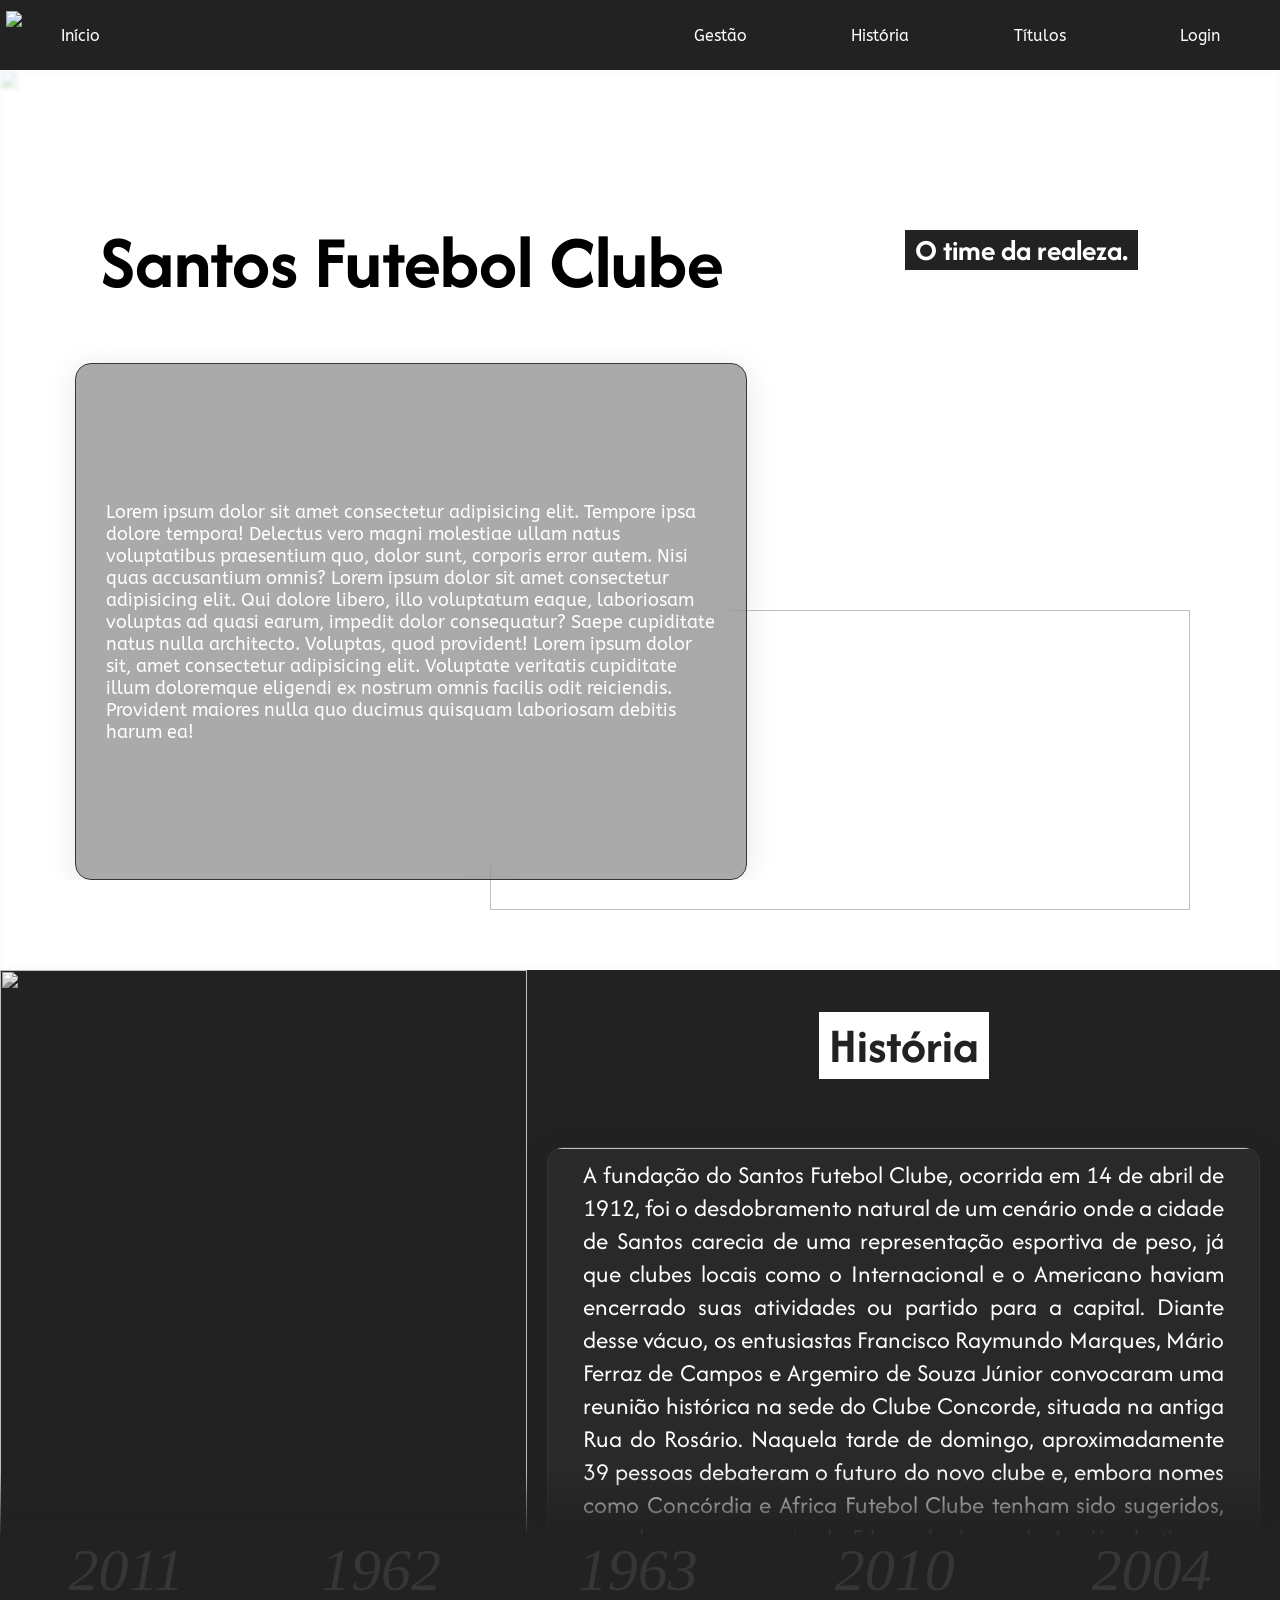
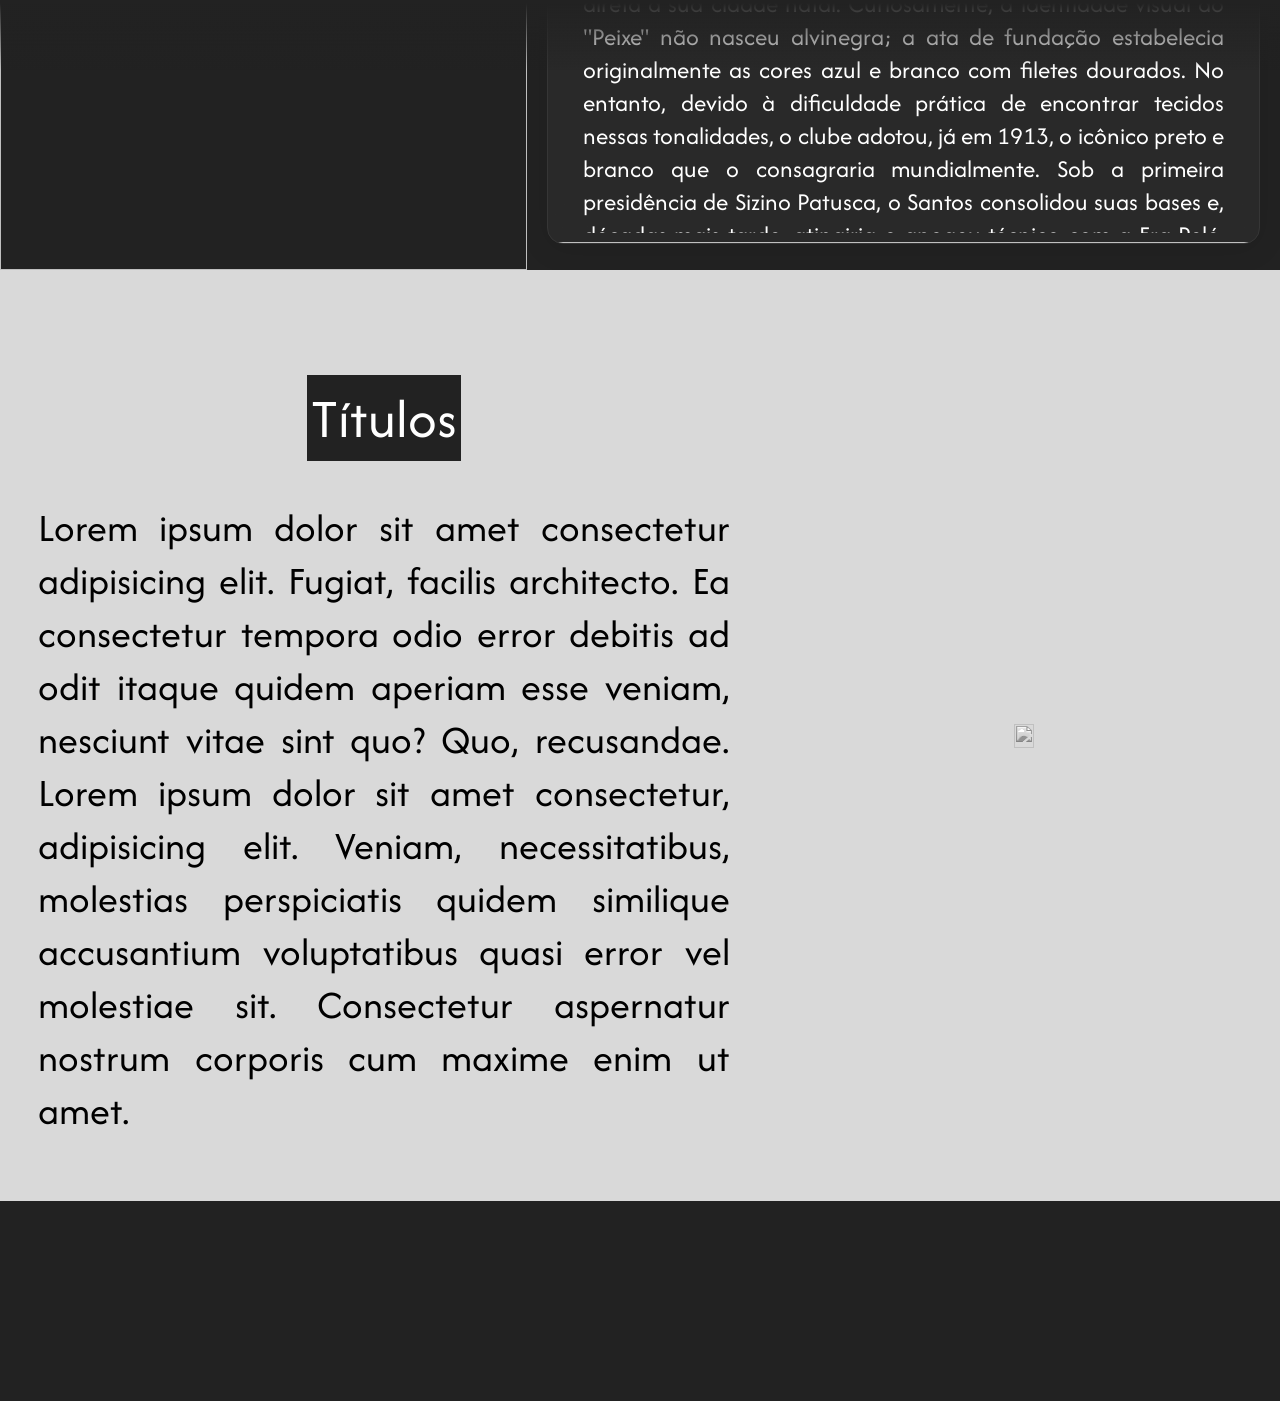
==== public/index.html @ 6db77e2d "Terceira página v1.0 e começo do footer" ====
<!DOCTYPE html>
<html lang="pt-br">
<head>
    <meta charset="UTF-8">
    <meta name="viewport" content="width=device-width, initial-scale=1.0">
    <link rel="preconnect" href="https://fonts.googleapis.com">
    <link rel="preconnect" href="https://fonts.gstatic.com" crossorigin>
    <link href="https://fonts.googleapis.com/css2?family=ABeeZee:ital@0;1&family=Afacad:ital,wght@0,400..700;1,400..700&family=Geist:wght@100..900&family=Manrope:wght@200..800&display=swap" rel="stylesheet">
    <link rel="stylesheet" href="style.css">
    <title>Gestão Santos</title>
</head>
<body>
    <div class="header">
        <ul class="list-header">
            <div class="first-header">
                <ul class="btn-header">
                    <li class="li-header">
                        <a href="#" class="a-header">
                            Início
                            <img src="/gestao-santos_projetoIndividual/src/assets/imgs/santos.png" id="logo-header">
                        </a>
                    </li class="li-header">
                </ul>
            </div>
            <div class="end-header">
                <ul class="btn-header">
                    <li class="li-header"><a href="#" class="a-header">Gestão</a></li>
                </ul>
                <ul class="btn-header">
                    <li class="li-header"><a href="#" class="a-header">História</a></li>
                </ul>
                <ul class="btn-header">
                    <li class="li-header"><a href="#" class="a-header">Títulos</a></li>
                </ul>
                <ul class="btn-header">
                    <li class="li-header"><a href="#" class="a-header">Login</a></li>
                </ul>
            </div>
        </ul>
    </div>
    <div class="content">
        <section id="section-pages1">
            <div class="content-section1">
                <div class="bg-img">
                    <img src="/gestao-santos_projetoIndividual/src/assets/imgs/vila.png" alt="">
                </div>
                <div class="bg-colorMask">
                </div>
                <div class="infos1">
                    <div class="left1">
                        <div class="tittle1-sec1">
                            <span>Santos Futebol Clube</span>
                        </div>
                        <div class="text1">
                            <span>Lorem ipsum dolor sit amet consectetur adipisicing elit. Tempore ipsa dolore tempora! Delectus vero magni molestiae ullam natus voluptatibus praesentium quo, dolor sunt, corporis error autem. Nisi quas accusantium omnis?
                            Lorem ipsum dolor sit amet consectetur adipisicing elit. Qui dolore libero, illo voluptatum eaque, laboriosam voluptas ad quasi earum, impedit dolor consequatur? Saepe cupiditate natus nulla architecto. Voluptas, quod provident!
                            Lorem ipsum dolor sit, amet consectetur adipisicing elit. Voluptate veritatis cupiditate illum doloremque eligendi ex nostrum omnis facilis odit reiciendis. Provident maiores nulla quo ducimus quisquam laboriosam debitis harum ea!
                            </span>
                        </div>
                    </div>
                    <div class="right1">
                        <div class="tittle2-sec1">
                            <span>O time da realeza.</span>
                        </div>
                        <div class="logo1">
                            <img src="/gestao-santos_projetoIndividual/src/assets/imgs/santos.png" alt="">
                        </div>
                    </div>
                </div>
            </div>
            <div class="deco-triangle1">
                <img src="/gestao-santos_projetoIndividual/src/assets/decorations/triangle.png" alt="">
            </div>
        </section>
        <div class="deco-risk1">
            <img src="/gestao-santos_projetoIndividual/src/assets/decorations/risk1.png" alt="">
        </div>
        <div class="deco-crown">
            <img src="/gestao-santos_projetoIndividual/src/assets/decorations/crown.png" alt="">
        </div>
        <section id="section-pages2">
            <div class="content-section2">
                <div class="infos2">
                    <div class="left2">
                        <div class="img-pele">
                            <img src="/gestao-santos_projetoIndividual/src/assets/imgs/pele-bw.png" alt="">
                        </div>
                    </div>
                    <div class="right2">
                        <div class="tittle-sec2">
                            <span>História</span>
                        </div>
                        <div class="text2">
                            <span>
                                A fundação do Santos Futebol Clube, ocorrida em 14 de abril de 1912, foi o desdobramento natural de um cenário onde a cidade de Santos carecia de uma representação esportiva de peso, já que clubes locais como o Internacional e o Americano haviam encerrado suas atividades ou partido para a capital. Diante desse vácuo, os entusiastas Francisco Raymundo Marques, Mário Ferraz de Campos e Argemiro de Souza Júnior convocaram uma reunião histórica na sede do Clube Concorde, situada na antiga Rua do Rosário. Naquela tarde de domingo, aproximadamente 39 pessoas debateram o futuro do novo clube e, embora nomes como Concórdia e Africa Futebol Clube tenham sido sugeridos, prevaleceu a proposta de Edmundo Jorge de Araújo: batizar a agremiação como Santos Foot-Ball Club, em uma homenagem direta à sua cidade natal.
                                Curiosamente, a identidade visual do "Peixe" não nasceu alvinegra; a ata de fundação estabelecia originalmente as cores azul e branco com filetes dourados. No entanto, devido à dificuldade prática de encontrar tecidos nessas tonalidades, o clube adotou, já em 1913, o icônico preto e branco que o consagraria mundialmente. Sob a primeira presidência de Sizino Patusca, o Santos consolidou suas bases e, décadas mais tarde, atingiria o apogeu técnico com a Era Pelé. Entre 1956 e 1974, o clube estabeleceu uma hegemonia sem precedentes, conquistando o Bicampeonato da Libertadores e do Mundial Interclubes (1962-1963), além de cinco títulos nacionais consecutivos. Essa tradição de excelência foi mantida ao longo do tempo pela sua "fábrica de raios" na Vila Belmiro, que revelou gerações brilhantes como a de Diego e Robinho em 2002 e a de Neymar e Ganso em 2010, reafirmando o Santos como um símbolo eterno de futebol ofensivo e revelação de talentos.
                            </span>
                            <img src="/gestao-santos_projetoIndividual/src/assets/decorations/risk2.png" alt="">
                        </div>
                    </div>
                </div>
            </div>
            <div class="deco-triangle2">
                <img src="/gestao-santos_projetoIndividual/src/assets/decorations/triangle.png" alt="">
            </div>
        </section>
        <div class="deco-gradient">
            <span>2011</span>
            <span>1962</span>
            <span>1963</span>
            <span>2010</span>
            <span>2004</span>
        </div>
        <section id="section-pages3">
            <div class="content-section3">
                <div class="infos3">
                    <div class="left3">
                        <div class="tittle-sec3">
                            <span>Títulos</span>
                        </div>
                        <div class="text3">
                            <span>Lorem ipsum dolor sit amet consectetur adipisicing elit. Fugiat, facilis architecto. Ea consectetur tempora odio error debitis ad odit itaque quidem aperiam esse veniam, nesciunt vitae sint quo? Quo, recusandae.
                            Lorem ipsum dolor sit amet consectetur, adipisicing elit. Veniam, necessitatibus, molestias perspiciatis quidem similique accusantium voluptatibus quasi error vel molestiae sit. Consectetur aspernatur nostrum corporis cum maxime enim ut amet.
                            </span>
                        </div>
                    </div>
                    <div class="right3">
                        <div class="img-titulos">
                            <img src="/gestao-santos_projetoIndividual/src/assets/imgs/trofeus1.png" alt="">
                        </div>
                    </div>
                </div>
            </div>
        </section>
    </div>
    <div class="footer">
        
    </div>
</body>
</html>
---- public/style.css ----
* {
    padding: 0;
    margin: 0;
    overflow-x: hidden;
}
.abeezee-regular {
  font-family: "ABeeZee", sans-serif;
  font-weight: 400;
  font-style: normal;
}

.abeezee-regular-italic {
  font-family: "ABeeZee", sans-serif;
  font-weight: 400;
  font-style: italic;
}

/* 1. Define a largura da barra vertical e altura da horizontal */
::-webkit-scrollbar {
  width: 12px;
}

/* 2. O trilho (a parte de fundo da barra) */
::-webkit-scrollbar-track {
  background: #222222;
  border-radius: 10px;
}

/* 3. O "polegar" (a parte que você arrasta) */
::-webkit-scrollbar-thumb {
  background-color: transparent;
  border-radius: 10px;
  border: 3px solid #f1f1f1; /* Cria um espaço entre o polegar e a borda */
}

/* 4. O polegar quando você passa o mouse */
::-webkit-scrollbar-thumb:hover {
  background: #363636;
}



.afacad-uniquifier {
  font-family: "Afacad", sans-serif;
  font-optical-sizing: auto;
  font-weight: weight;
  font-style: normal;
}


.content {
    position: relative;
    z-index: 15;
}

.deco-risk1 {
    position: absolute;
    top: 60vh;
    right: 10vh;
    z-index: 20;
    overflow: hidden;
    img{
        height: 300px;
        width: 700px;
    }
}
.deco-crown {
    position: absolute;
    left: 10vh;
    z-index: 20;
    top: 90vh;
    img {
        height: 250px;
    }
}


/* HEADER */
.header {
    background-color: #222222;
    color: white;
    font-family: "ABeeZee", sans-serif;
    width: 100vw;
    height: 70px;
    display: flex;
    flex-direction: row;
    align-items: center;
}
.list-header {
    display: grid;
    grid-template-columns: 1fr 1fr;
    width: 100%;
    height: 100%;
    position: relative;
}
.first-header {
    display: flex;
    flex-direction: row;
    justify-content: start;
    align-items: center;
}
.end-header {
    display: flex;
    flex-direction: row;
    justify-content: end;
    align-items: center;
}
.btn-header {
    display: flex;
    flex-direction: row;
    align-items: center;
    justify-content: center;
    text-align: center;
    height: 100%;
    width: 25%;
}
.li-header {
    display: flex;
    height: 100%;
    width: 100%;
    overflow: hidden;
}

.a-header { 
    text-decoration: none;
    color: white;
    display: flex;
    justify-content: center;
    align-items: center;
    height: 100%;
    width: 100%;
    transition: 0.3s ease-in-out;
}
.a-header:hover {
    background-color: #363636;
    transform: scale(1.1);
}

#logo-header {
    height: 50px;
    position: absolute;
    left: 0.5%;
    top: 15%;
    transition: 0.3s ease-in-out;
}


/* SECTION 1 */
#section-pages1 {
    display: flex;
    min-height: 100vh;
    width: 100vw;
    position: relative;
    overflow: hidden;
}
.content-section1 {
    display: flex;
    position: relative;
}
.bg-img {
    height: 100%;
    width: 100%;
    position: absolute;
    z-index: -99;
    overflow: hidden;
    img{
        display: flex;
        height: 100%;
        width: 100%;
        filter: blur(2px);
    }
}
.bg-colorMask {
    height: 100%;
    width: 100%;
    position: absolute;
    background-color: rgb(255, 255, 255, 0.73);
    z-index: -99;
}
.infos1 {
    display: grid;
    grid-template-columns: 1fr 0.6fr;
    z-index: 0;
    width: 100%;
    font-family: "ABeeZee", sans-serif;
    align-items: center;
    padding: 0px 30px;
    z-index: 21;
}
.left1 {
    display: flex;
    flex-direction: column;
    height: 80%;
    align-items: center;
}
.tittle1-sec1 {
    font-family: "Afacad", sans-serif;
    font-size: 76px;
    font-weight: bolder;
    height: 30%;
    display: flex;
    align-items: center;
}
.text1 {
     /* From https://css.glass */
    background: rgba(54, 54, 54, 0.42);
    border-radius: 16px;
    box-shadow: 0 4px 30px rgba(0, 0, 0, 0.1);
    backdrop-filter: blur(20px);
    -webkit-backdrop-filter: blur(20px);
    border: 1px solid rgba(54, 54, 54, 1);
    display: flex;
    height: 70%;
    width: 80%;
    align-items: center;
    padding: 20px 30px;
    font-size: 18px;
    color: white;
}
.right1 {
    display: flex;
    flex-direction: column;
    align-items: center;
    height: 100%;
    justify-content: center;
}
.tittle2-sec1 {
    font-family: "Afacad", sans-serif;
    font-size: 30px;
    font-weight: bolder;
    background-color: #222222;
    color: white;
    padding: 0 10px;
}
.logo1 {
    display: flex;
    height: 60%;
    overflow: hidden;
    img {
        height: 400px;
    }
}
.deco-triangle1 {
    position: absolute;
    bottom: -10px;
    right: 0vh;
    z-index: -99;
    overflow: hidden;
    img{
        height: 530px;
    }
}


/* SECTION 2 */
#section-pages2 {
    min-height: 100vh;
    width: 100vw;
    position: relative;
}
.content-section2 {
    display: flex;
    align-items: center;
    justify-content: center;
    height: 100vh;
    width: 100vw;
    background-color: #222222;
}
.infos2 {
    display: grid;
    grid-template-columns: 0.7fr 1fr;
    height: 100%;
    width: 100%;
}
.left2 {
    display: flex;
    height: 100%;
    width: 100%;
}
.img-pele {
    display: flex;
    height: 100%;
    width: 100%;
    img {
        height: 100%;
        width: 100%;
        filter: grayscale(100%);
    }
}
.right2 {
    display: grid;
    grid-template-rows: 0.2fr 1fr;  
    align-items: center;
    justify-content: center;
    height: 100%;
    padding: 0 20px;
}
.tittle-sec2 {
    display: flex;
    height: 80%;
    align-items: center;
    justify-content: center;
    span{
        font-family: "Afacad", sans-serif;
        font-size: 50px;
        font-weight: bolder;
        background-color: white;
        color: #222222;
        padding: 0 10px;
    }
}
.text2 {
    text-align: justify;
    display: flex;
    position: relative;
    height: 90%;
    align-items: center;
    justify-content: center;
    padding: 10px 20px;
    /* From https://css.glass */
    background: rgba(54, 54, 54, 0.42);
    border-radius: 16px;
    box-shadow: 0 4px 30px rgba(0, 0, 0, 0.1);
    backdrop-filter: blur(20px);
    -webkit-backdrop-filter: blur(20px);
    border: 1px solid rgba(54, 54, 54, 1);
    span{
        font-family: "Afacad", sans-serif;
        font-size: 25px;
        color: white;
        height: 100%;
        padding: 0 15px;
        z-index: 99;
    }
    img {
        position: absolute;
        height: 100%;
        width: 130%;
        z-index: 10;
    }
}
.deco-triangle2 {
    position: absolute;
    top: -6px;
    left: 0px;
    z-index: 10;
    transform: rotate(180deg);
    overflow: hidden;
    img{
        height: 330px;
    }
}



.deco-gradient {
    position: absolute;
    display: flex;
    overflow: hidden;
    top: 1400px;
    width: 100%;
    height: 200px;
    background: linear-gradient(0deg, transparent, #222222, #222222, transparent);
    z-index: 14;
    align-items: center;
    justify-content: space-around;
    color: #363636;
    font-size: 60px;
    font-style: italic;
}


/* SECTION 3 */
#section-pages3 {
    min-height: 100vh;
    width: 100vw;
    display: flex;
    z-index: 10;
}
.content-section3 {
    display: flex;
    flex-direction: column;
    height: 100%;
    width: 100%;
    padding: 0;
    margin: 0;
}
.infos3 {
    display: grid;
    grid-template-columns: 1.5fr 1fr;
    height: 100%;
    width: 100%;
    place-items: center;
    background-color: #d9d9d9;
}
.left3 {
    display: flex;
    flex-direction: column;
    align-items: center;
    justify-content: center;
    padding-top: 150px;
    height: 100%;
    width: 100%;
    text-align: justify;
    gap: 10px;
}
.tittle-sec3 {
    display: flex;
    justify-content: center;
    overflow: hidden;
    height: 10%;
    width: 100%;
    padding: 30px 0;
    span{
        display: flex;
        align-items: center;
        justify-content: center;
        height: 100%;
        width: 20%;
        background-color: #222222;
        font-family: "Afacad", sans-serif;
        font-size: 56px;
        color: white;
        text-align: center;
    }
}
.text3 {
    display: flex;
    height: 90%;
    width: 90%;
    span {
        font-family: "Afacad", sans-serif;
        font-size: 40px;
    }
}
.right3 {
    display: flex;
    filter: grayscale(100%);
    img {
        display: flex;
        height: 100%;
        width: 100%;
    }
}
/* FOOTER */

.footer {
    display: flex;
    height: 200px;
    width: 100vw;
    background-color: #222222;
}
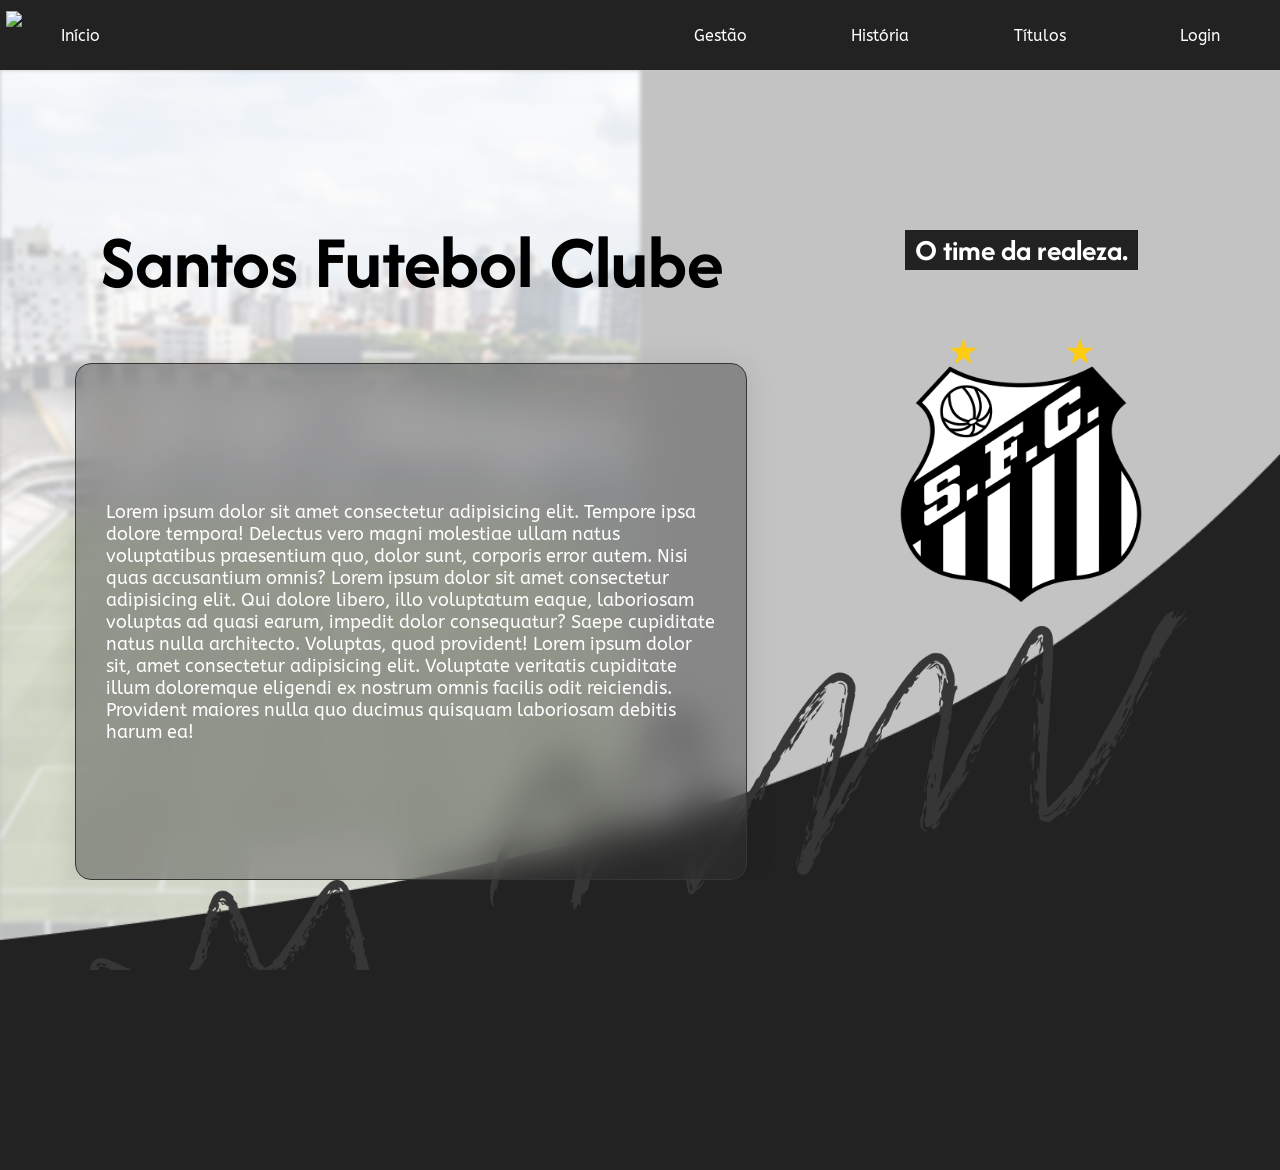
==== commit 29fe2e21: "Tela de login v1.0" ====
--- a/public/index.html
+++ b/public/index.html
@@ -17,7 +17,7 @@
                     <li class="li-header">
                         <a href="#" class="a-header">
                             Início
-                            <img src="/gestao-santos_projetoIndividual/src/assets/imgs/santos.png" id="logo-header">
+                            <img src="../gestao-santos_projetoIndividual/src/assets/imgs/santos.png" id="logo-header">
                         </a>
                     </li class="li-header">
                 </ul>
@@ -42,7 +42,7 @@
         <section id="section-pages1">
             <div class="content-section1">
                 <div class="bg-img">
-                    <img src="/gestao-santos_projetoIndividual/src/assets/imgs/vila.png" alt="">
+                    <img src="/src/assets/imgs/vila.png" alt="">
                 </div>
                 <div class="bg-colorMask">
                 </div>
@@ -63,27 +63,27 @@
                             <span>O time da realeza.</span>
                         </div>
                         <div class="logo1">
-                            <img src="/gestao-santos_projetoIndividual/src/assets/imgs/santos.png" alt="">
+                            <img src="/src/assets/imgs/santos.png" alt="">
                         </div>
                     </div>
                 </div>
             </div>
             <div class="deco-triangle1">
-                <img src="/gestao-santos_projetoIndividual/src/assets/decorations/triangle.png" alt="">
+                <img src="/src/assets/decorations/triangle.png" alt="">
             </div>
         </section>
         <div class="deco-risk1">
-            <img src="/gestao-santos_projetoIndividual/src/assets/decorations/risk1.png" alt="">
+            <img src="/src/assets/decorations/risk1.png" alt="">
         </div>
         <div class="deco-crown">
-            <img src="/gestao-santos_projetoIndividual/src/assets/decorations/crown.png" alt="">
+            <img src="/src/assets/decorations/crown.png" alt="">
         </div>
         <section id="section-pages2">
             <div class="content-section2">
                 <div class="infos2">
                     <div class="left2">
                         <div class="img-pele">
-                            <img src="/gestao-santos_projetoIndividual/src/assets/imgs/pele-bw.png" alt="">
+                            <img src="/src/assets/imgs/pele-bw.png" alt="">
                         </div>
                     </div>
                     <div class="right2">
@@ -95,13 +95,13 @@
                                 A fundação do Santos Futebol Clube, ocorrida em 14 de abril de 1912, foi o desdobramento natural de um cenário onde a cidade de Santos carecia de uma representação esportiva de peso, já que clubes locais como o Internacional e o Americano haviam encerrado suas atividades ou partido para a capital. Diante desse vácuo, os entusiastas Francisco Raymundo Marques, Mário Ferraz de Campos e Argemiro de Souza Júnior convocaram uma reunião histórica na sede do Clube Concorde, situada na antiga Rua do Rosário. Naquela tarde de domingo, aproximadamente 39 pessoas debateram o futuro do novo clube e, embora nomes como Concórdia e Africa Futebol Clube tenham sido sugeridos, prevaleceu a proposta de Edmundo Jorge de Araújo: batizar a agremiação como Santos Foot-Ball Club, em uma homenagem direta à sua cidade natal.
                                 Curiosamente, a identidade visual do "Peixe" não nasceu alvinegra; a ata de fundação estabelecia originalmente as cores azul e branco com filetes dourados. No entanto, devido à dificuldade prática de encontrar tecidos nessas tonalidades, o clube adotou, já em 1913, o icônico preto e branco que o consagraria mundialmente. Sob a primeira presidência de Sizino Patusca, o Santos consolidou suas bases e, décadas mais tarde, atingiria o apogeu técnico com a Era Pelé. Entre 1956 e 1974, o clube estabeleceu uma hegemonia sem precedentes, conquistando o Bicampeonato da Libertadores e do Mundial Interclubes (1962-1963), além de cinco títulos nacionais consecutivos. Essa tradição de excelência foi mantida ao longo do tempo pela sua "fábrica de raios" na Vila Belmiro, que revelou gerações brilhantes como a de Diego e Robinho em 2002 e a de Neymar e Ganso em 2010, reafirmando o Santos como um símbolo eterno de futebol ofensivo e revelação de talentos.
                             </span>
-                            <img src="/gestao-santos_projetoIndividual/src/assets/decorations/risk2.png" alt="">
+                            <img src="/src/assets/decorations/risk2.png" alt="">
                         </div>
                     </div>
                 </div>
             </div>
             <div class="deco-triangle2">
-                <img src="/gestao-santos_projetoIndividual/src/assets/decorations/triangle.png" alt="">
+                <img src="/src/assets/decorations/triangle.png" alt="">
             </div>
         </section>
         <div class="deco-gradient">
@@ -126,7 +126,7 @@
                     </div>
                     <div class="right3">
                         <div class="img-titulos">
-                            <img src="/gestao-santos_projetoIndividual/src/assets/imgs/trofeus1.png" alt="">
+                            <img src="/src/assets/imgs/trofeus1.png" alt="">
                         </div>
                     </div>
                 </div>
--- a/public/style.css
+++ b/public/style.css
@@ -449,4 +449,140 @@
     height: 200px;
     width: 100vw;
     background-color: #222222;
+}
+
+
+
+
+
+
+
+
+/* LOGIN */
+.content {
+    display: grid;
+    grid-template-columns: 1fr 1fr;
+    height: 100vh;
+    width: 100vw;
+    position: relative;
+    background-color: #222222;
+}
+.left {
+    display: flex;
+    height: 100%;
+    width: 100%;
+    
+}
+.bg-img {
+    display: flex;
+    height: 100%;
+    width: 100%;
+    img {
+        display: flex;
+        width: 50%;
+        height: 100%;
+        object-fit: cover;
+    }
+}
+.right {
+    display: flex;
+    height: 100%;
+    width: 100%;
+    align-items: center;
+    justify-content: center;
+    flex-direction: column;
+}
+.forms {
+    display: flex;
+    flex-direction: column;
+    gap: 30px;
+    align-items: center;
+    padding: 30px 100px;
+    border-radius: 20px;
+    font-family: 'Gill Sans', 'Gill Sans MT', Calibri, 'Trebuchet MS', sans-serif;
+    font-size: 20px;
+    /* From https://css.glass */
+    background: rgba(255, 255, 255, 0.24);
+    border-radius: 16px;
+    backdrop-filter: blur(20px);
+    -webkit-backdrop-filter: blur(20px);
+    border: 1px solid rgba(255, 255, 255, 1);
+}
+.campo {
+    display: flex;
+    flex-direction: column;
+    gap: 5px;
+    color: #d9d9d9;
+    input {
+        border-radius: 10px;
+        font-size: 15px;
+        padding: 5px;
+        border: none;
+        outline: none;
+        transition: 0.2s ease-in-out;
+    }
+    input:focus {
+        outline: 2px solid #d9d9d9;
+        outline-offset: 5px;
+        margin: 10px;
+        background-color: #363636;
+        color: #d9d9d9;
+    }
+}
+#button-forms {
+    display: flex;
+    button {
+        height: 60px;
+        width: 120px;
+        font-family: "Afacad", sans-serif;
+        font-size: 20px;
+        border-radius: 10px;
+        cursor: pointer;
+        border: none;
+        background-color: #222222;
+        color: #d9d9d9;
+        transition: 0.3s ease-in-out;
+    }
+    button:hover {
+        background-color: transparent;
+        border: 1px solid #222222;
+        color: #222222;
+    }
+}
+#copy {
+    color: #d9d9d9;
+    display: flex;
+    padding-top: 20px;
+    width: 100%;
+    justify-content: center;
+    align-items: center;
+}
+.logo {
+    display: flex;
+    height: 300px;
+    width: 300px;
+    position: absolute;
+    left: 41.3%;
+    top: 21.3%;
+}
+.button-home {
+    display: flex;
+    margin: 20px;
+    button {
+        height: 40px;
+        width: 80px;
+        font-family: "Afacad", sans-serif;
+        font-size: 20px;
+        border-radius: 10px;
+        cursor: pointer;
+        border: none;
+        background-color: #d9d9d9;
+        color: #363636;
+        transition: 0.3s ease-in-out;
+    }
+    button:hover {
+        background-color: transparent;
+        border: 1px solid #d9d9d9;
+        color: #d9d9d9;
+    }
 }
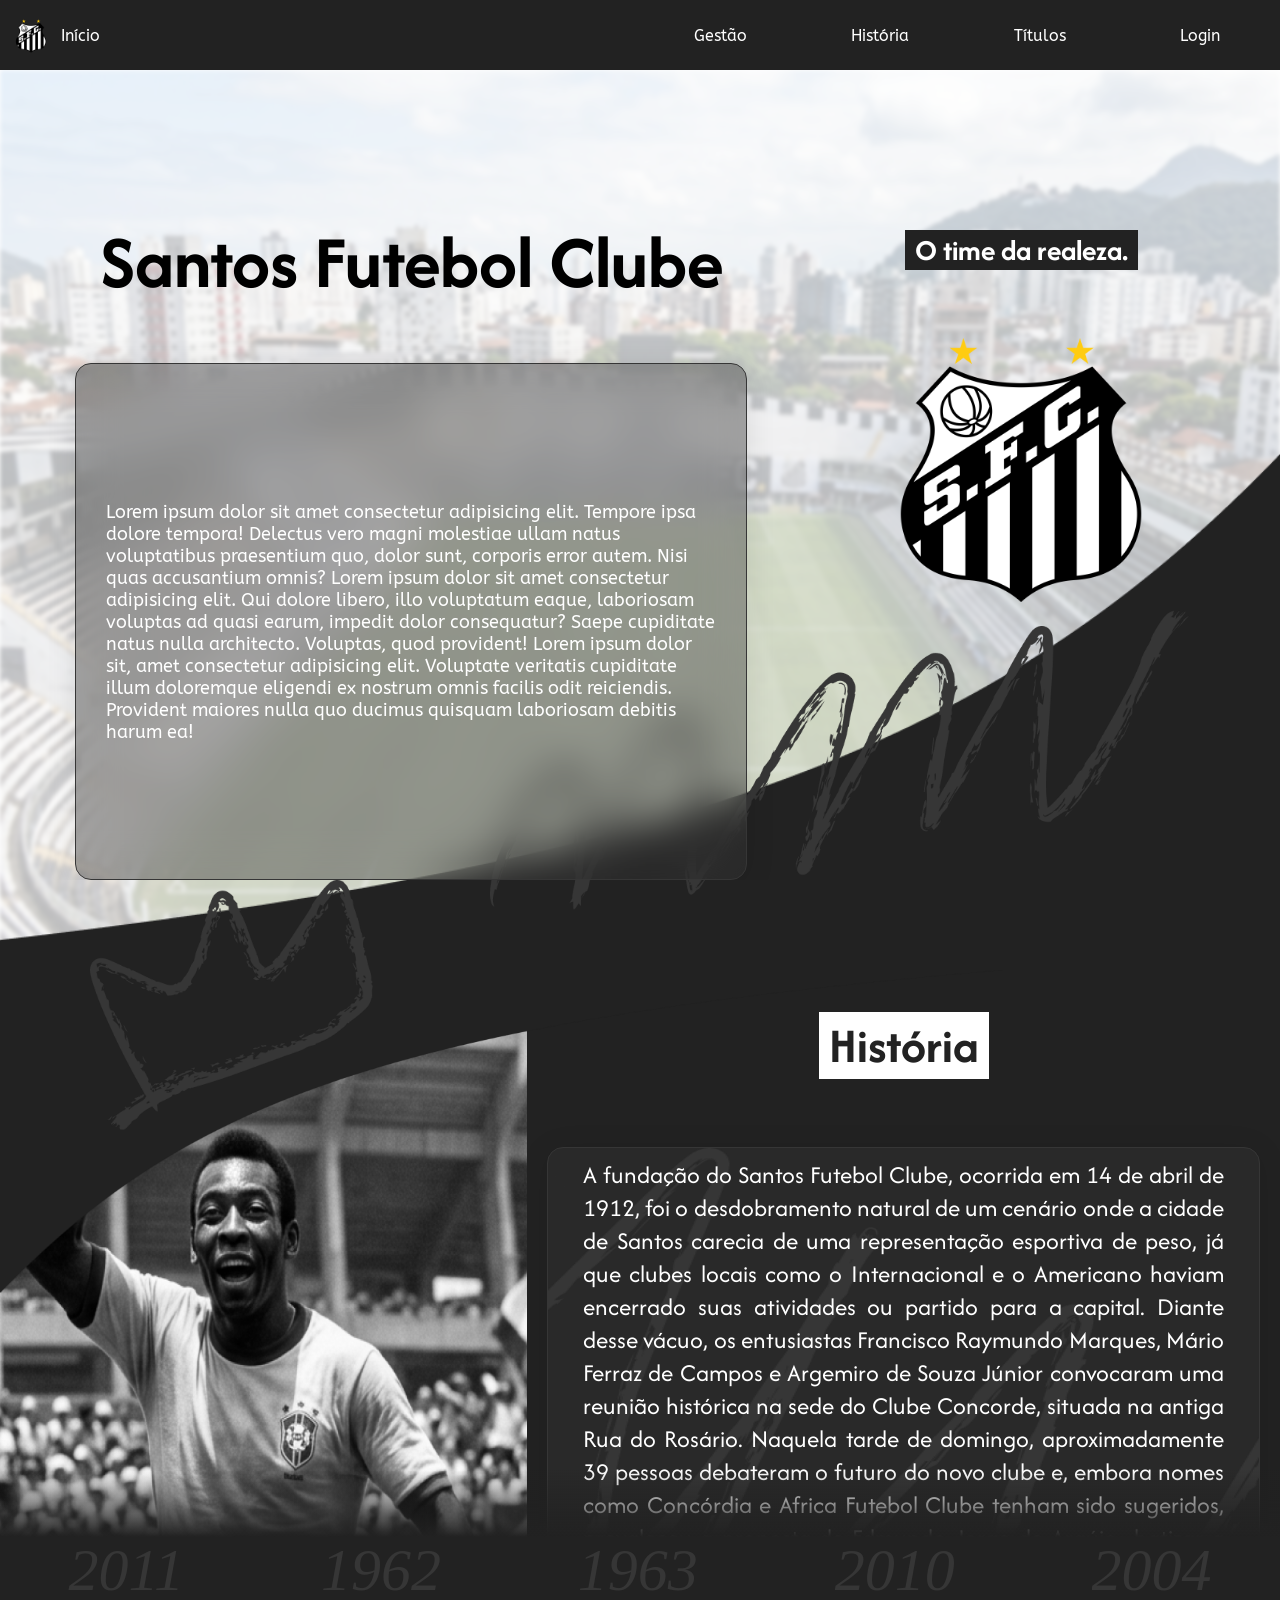
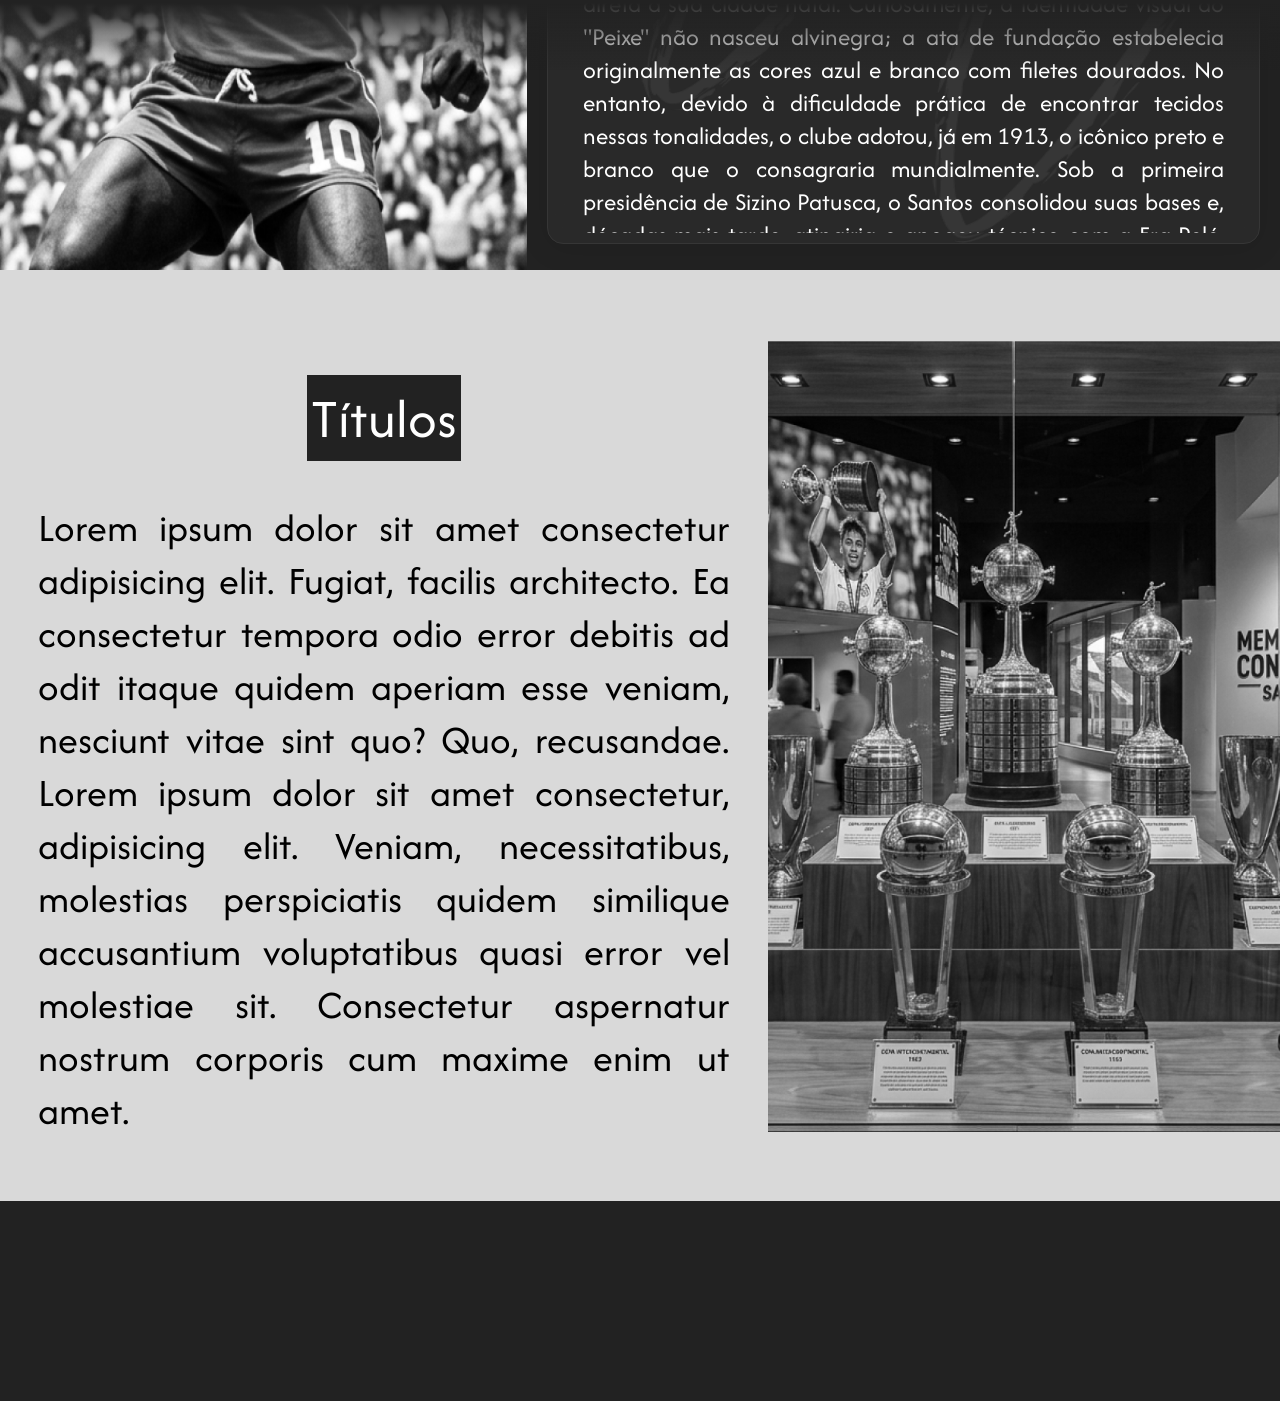
==== commit 38bae644: "Tela cadastro e validações com for" ====
--- a/public/index.html
+++ b/public/index.html
@@ -17,7 +17,7 @@
                     <li class="li-header">
                         <a href="#" class="a-header">
                             Início
-                            <img src="../gestao-santos_projetoIndividual/src/assets/imgs/santos.png" id="logo-header">
+                            <img src="/src/assets/imgs/santos.png" id="logo-header">
                         </a>
                     </li class="li-header">
                 </ul>
@@ -33,7 +33,7 @@
                     <li class="li-header"><a href="#" class="a-header">Títulos</a></li>
                 </ul>
                 <ul class="btn-header">
-                    <li class="li-header"><a href="#" class="a-header">Login</a></li>
+                    <li class="li-header"><a href="/public/login.html" class="a-header">Login</a></li>
                 </ul>
             </div>
         </ul>
--- a/public/style.css
+++ b/public/style.css
@@ -2,6 +2,7 @@
     padding: 0;
     margin: 0;
     overflow-x: hidden;
+    overflow: hidden;
 }
 .abeezee-regular {
   font-family: "ABeeZee", sans-serif;
@@ -459,7 +460,7 @@
 
 
 /* LOGIN */
-.content {
+.content-login {
     display: grid;
     grid-template-columns: 1fr 1fr;
     height: 100vh;
@@ -473,15 +474,16 @@
     width: 100%;
     
 }
-.bg-img {
+.bg-img-login {
     display: flex;
     height: 100%;
     width: 100%;
     img {
         display: flex;
-        width: 50%;
+        width: 100%;
         height: 100%;
         object-fit: cover;
+        filter: blur(2px);
     }
 }
 .right {
@@ -501,7 +503,6 @@
     border-radius: 20px;
     font-family: 'Gill Sans', 'Gill Sans MT', Calibri, 'Trebuchet MS', sans-serif;
     font-size: 20px;
-    /* From https://css.glass */
     background: rgba(255, 255, 255, 0.24);
     border-radius: 16px;
     backdrop-filter: blur(20px);
@@ -556,6 +557,7 @@
     width: 100%;
     justify-content: center;
     align-items: center;
+    font-family: 'Trebuchet MS', 'Lucida Sans Unicode', 'Lucida Grande', 'Lucida Sans', Arial, sans-serif;
 }
 .logo {
     display: flex;
@@ -585,4 +587,11 @@
         border: 1px solid #d9d9d9;
         color: #d9d9d9;
     }
+}
+.se-inscrevabtn {
+    a {
+        text-decoration: none;
+        color: #d9d9d9;
+        text-decoration: underline;
+    }
 }
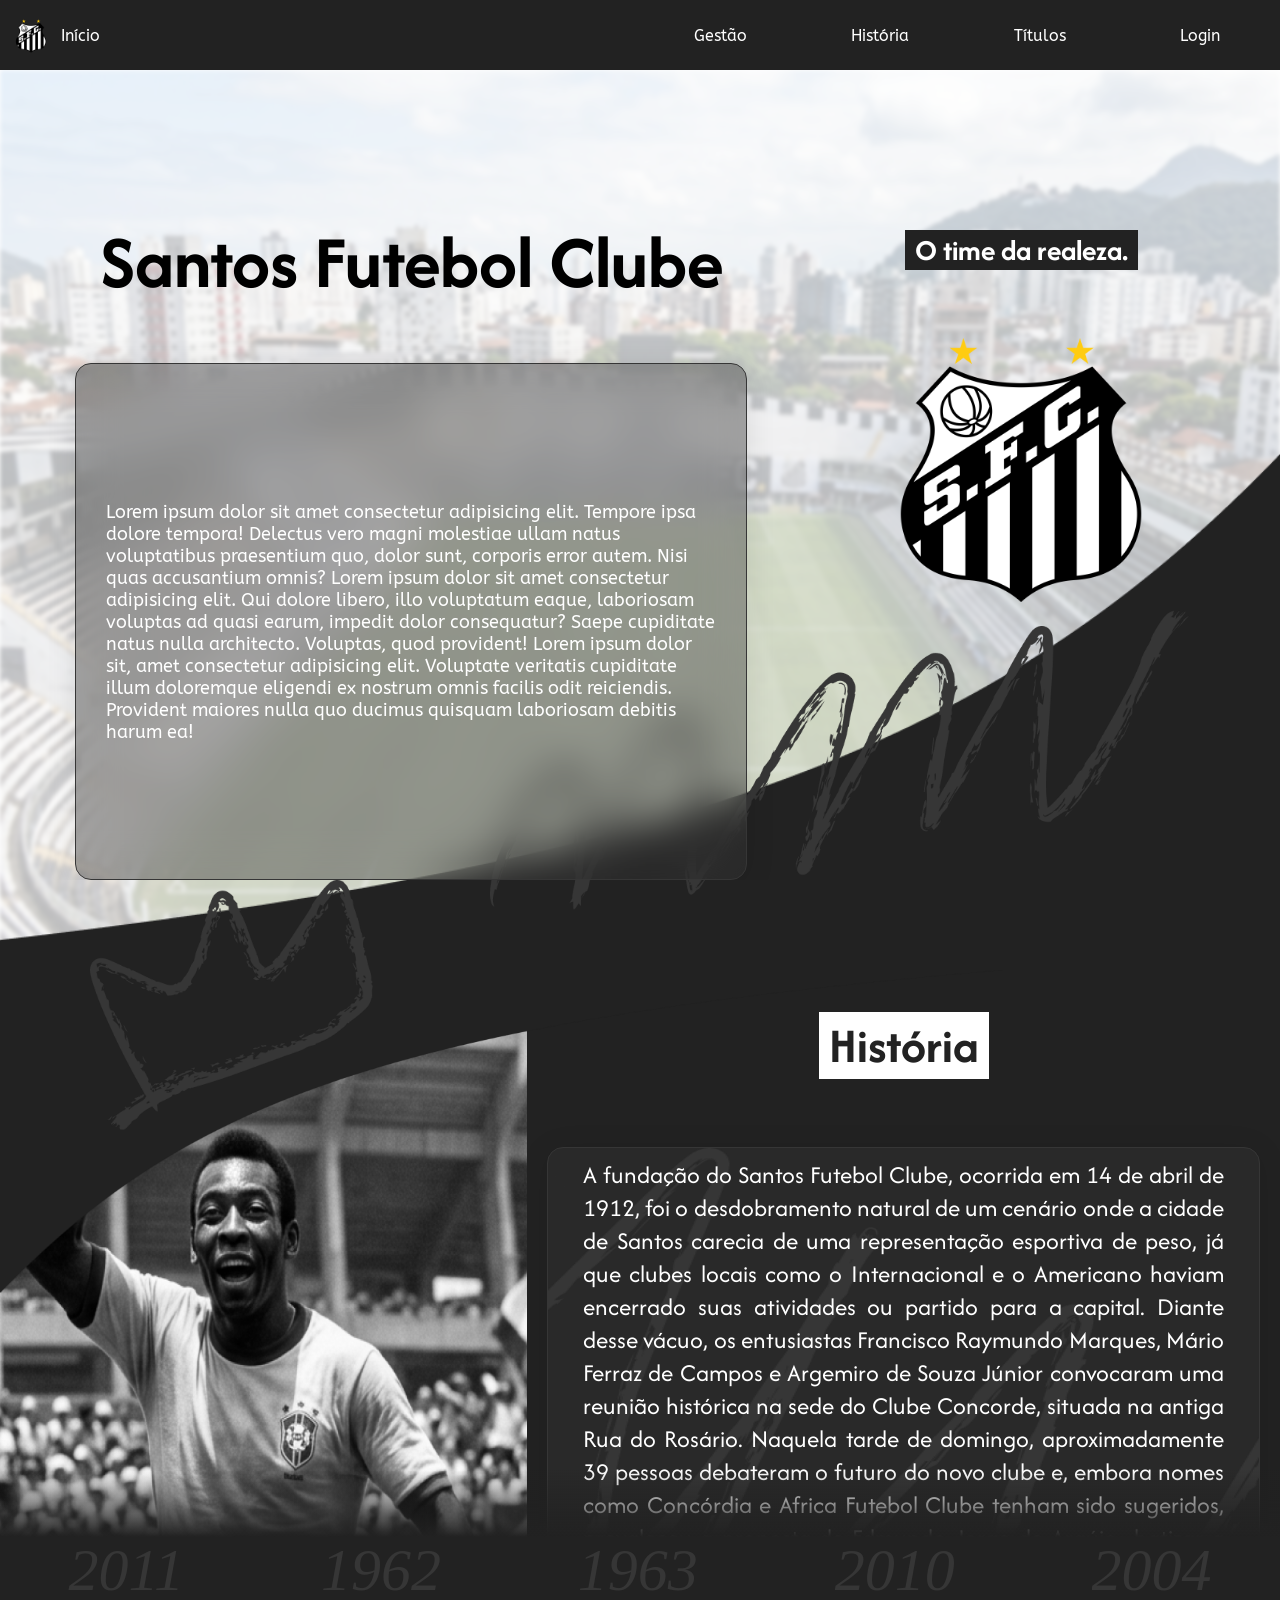
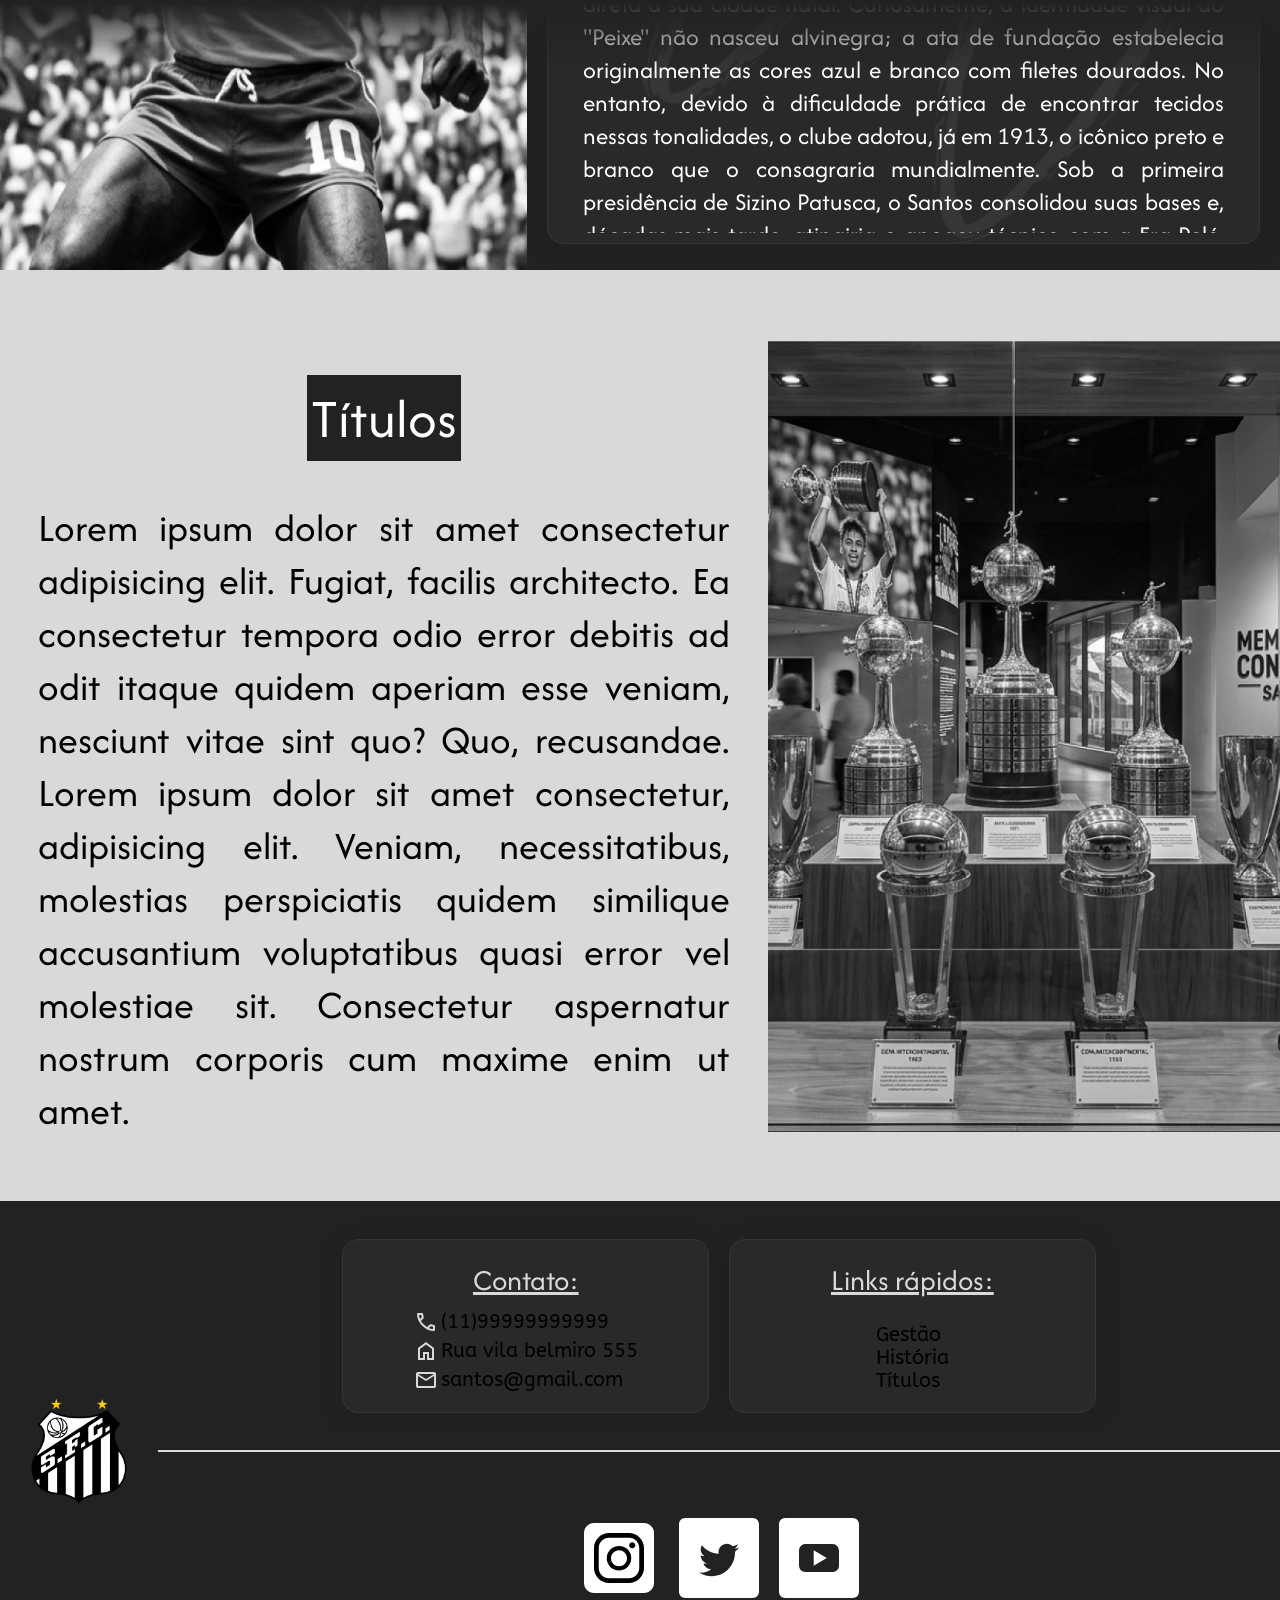
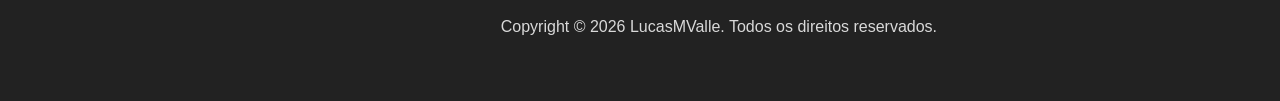
==== commit 398595e8: "Footer finalizado + Criação do banco de dados" ====
--- a/public/index.html
+++ b/public/index.html
@@ -24,13 +24,13 @@
             </div>
             <div class="end-header">
                 <ul class="btn-header">
-                    <li class="li-header"><a href="#" class="a-header">Gestão</a></li>
+                    <li class="li-header"><a href="#section-pages1" class="a-header">Gestão</a></li>
                 </ul>
                 <ul class="btn-header">
-                    <li class="li-header"><a href="#" class="a-header">História</a></li>
+                    <li class="li-header"><a href="#section-pages2" class="a-header">História</a></li>
                 </ul>
                 <ul class="btn-header">
-                    <li class="li-header"><a href="#" class="a-header">Títulos</a></li>
+                    <li class="li-header"><a href="#section-pages3" class="a-header">Títulos</a></li>
                 </ul>
                 <ul class="btn-header">
                     <li class="li-header"><a href="/public/login.html" class="a-header">Login</a></li>
@@ -134,7 +134,41 @@
         </section>
     </div>
     <div class="footer">
-        
+        <div class="content-footer">
+            <div class="logo-footer">
+              <img src="/src/assets/imgs/santos.png" alt="">
+            </div>
+            <div class="cards-footer">
+                <div class="top-footer">
+                    <div class="infos-footer">
+                        <div class="left-infos-footer">
+                            <span id="tittle-footer">Contato:</span>
+                            <div class="contatos-footer">
+                                <span><img src="/src/assets/icons/telefone.svg" alt="">(11)99999999999</span>
+                                <span><img src="/src/assets/imgs/home.svg" alt="">Rua vila belmiro 555</span>
+                                <span><img src="/src/assets/icons/email.svg" alt="">santos@gmail.com</span>
+                            </div>
+                        </div>
+                        <div class="right-infos-footer">
+                            <span id="tittle-footer">Links rápidos:</span>
+                            <div class="links-rapidos">
+                                <a class="links-footer" href="#section-pages1">Gestão</a>
+                                <a class="links-footer" href="#section-pages2">História</a>
+                                <a class="links-footer" href="#section-pages3">Títulos</a>
+                            </div>
+                        </div>
+                    </div>
+            </div>
+            <div class="bottom-footer">
+                <div class="social-links">
+                    <img src="/src/assets/icons/instagram-logo-facebook-svgrepo-com.svg" alt="">
+                    <img src="/src/assets/icons/twitter-rounded-svgrepo-com.svg" alt="">
+                    <img src="/src/assets/icons/youtube-rounded-svgrepo-com.svg" alt="">
+                </div>
+                <span>Copyright © 2026 LucasMValle. Todos os direitos reservados.</span>
+            </div>
+            </div>
+        </div>
     </div>
 </body>
 </html>
--- a/public/style.css
+++ b/public/style.css
@@ -2,7 +2,9 @@
     padding: 0;
     margin: 0;
     overflow-x: hidden;
-    overflow: hidden;
+}
+html {
+    scroll-behavior: smooth;
 }
 .abeezee-regular {
   font-family: "ABeeZee", sans-serif;
@@ -377,14 +379,18 @@
     width: 100vw;
     display: flex;
     z-index: 10;
+    overflow: hidden;
 }
 .content-section3 {
     display: flex;
     flex-direction: column;
+    align-items: center;
+    justify-content: center;
     height: 100%;
     width: 100%;
     padding: 0;
     margin: 0;
+    overflow: hidden;
 }
 .infos3 {
     display: grid;
@@ -393,6 +399,7 @@
     width: 100%;
     place-items: center;
     background-color: #d9d9d9;
+    overflow: hidden;
 }
 .left3 {
     display: flex;
@@ -447,9 +454,133 @@
 
 .footer {
     display: flex;
-    height: 200px;
+    height: 500px;
     width: 100vw;
     background-color: #222222;
+    z-index: 20;
+}
+.content-footer {
+    display: flex;
+    justify-content: center;
+    align-items: center;
+    flex-direction: row;
+    z-index: 26;
+    width: 100%;
+    height: 100%;
+}
+.cards-footer {
+    display: flex;
+    flex-direction: column;
+    width: 100%;
+    height: 100%;
+}
+.top-footer {
+    display: flex;
+    flex-direction: row;
+    width: 100%;
+    height: 100%;
+    align-items: center;
+    justify-content: space-between;
+    border-bottom: 2px solid #d9d9d9;
+}
+.logo-footer {
+    display: flex;
+    img {
+        display: flex;
+        width: 180px;
+    }
+}
+.infos-footer {
+    display: flex;
+    justify-content: center;
+    width: 100%;
+    padding: 20px;
+    gap: 20px;
+    font-family: "ABeeZee", sans-serif;
+}
+.left-infos-footer {
+    display: flex;
+    flex-direction: column;
+    align-items: center;
+    justify-content: space-between;
+    gap: 10px;
+    padding: 20px;
+    width: 30%;
+    
+
+    background: rgba(54, 54, 54, 0.42);
+    border-radius: 16px;
+    box-shadow: 0 4px 30px rgba(0, 0, 0, 0.1);
+    backdrop-filter: blur(20px);
+    -webkit-backdrop-filter: blur(20px);
+    border: 1px solid rgba(54, 54, 54, 1);
+}
+#tittle-footer {
+    color: #d9d9d9;
+    font-family: "Afacad", sans-serif;
+    font-size: 30px;
+    text-decoration: underline;
+
+}
+.contatos-footer {
+    display: flex;
+    flex-direction: column;
+    gap: 5px;
+    font-size: 20px;
+    span {
+        display: flex;
+        align-items: center;
+        gap: 3px;
+    }
+}
+.right-infos-footer {
+    display: flex;
+    flex-direction: column;
+    align-items: center;
+    justify-content: space-between;
+    gap: 10px;
+    padding: 20px;
+    width: 30%;
+
+
+    background: rgba(54, 54, 54, 0.42);
+    border-radius: 16px;
+    box-shadow: 0 4px 30px rgba(0, 0, 0, 0.1);
+    backdrop-filter: blur(20px);
+    -webkit-backdrop-filter: blur(20px);
+    border: 1px solid rgba(54, 54, 54, 1);
+}
+.links-rapidos {
+    display: flex;
+    flex-direction: column;
+    a {
+        text-decoration: none;
+        color: black;
+        font-size: 20px;
+        gap: 20px;
+    }
+}
+.bottom-footer {
+    display: flex;
+    flex-direction: column;
+    height: 100%;
+    align-items: center;
+    justify-content: center;
+    gap: 20px;
+    span {
+        color: #d9d9d9;
+        font-family: 'Lucida Sans', 'Lucida Sans Regular', 'Lucida Grande', 'Lucida Sans Unicode', Geneva, Verdana, sans-serif;
+    }
+}
+
+.social-links {
+    display: flex;
+    gap: 20px;
+    img {
+        display: flex;
+        height: 80px;
+        filter: invert(1);
+    }
 }
 
 
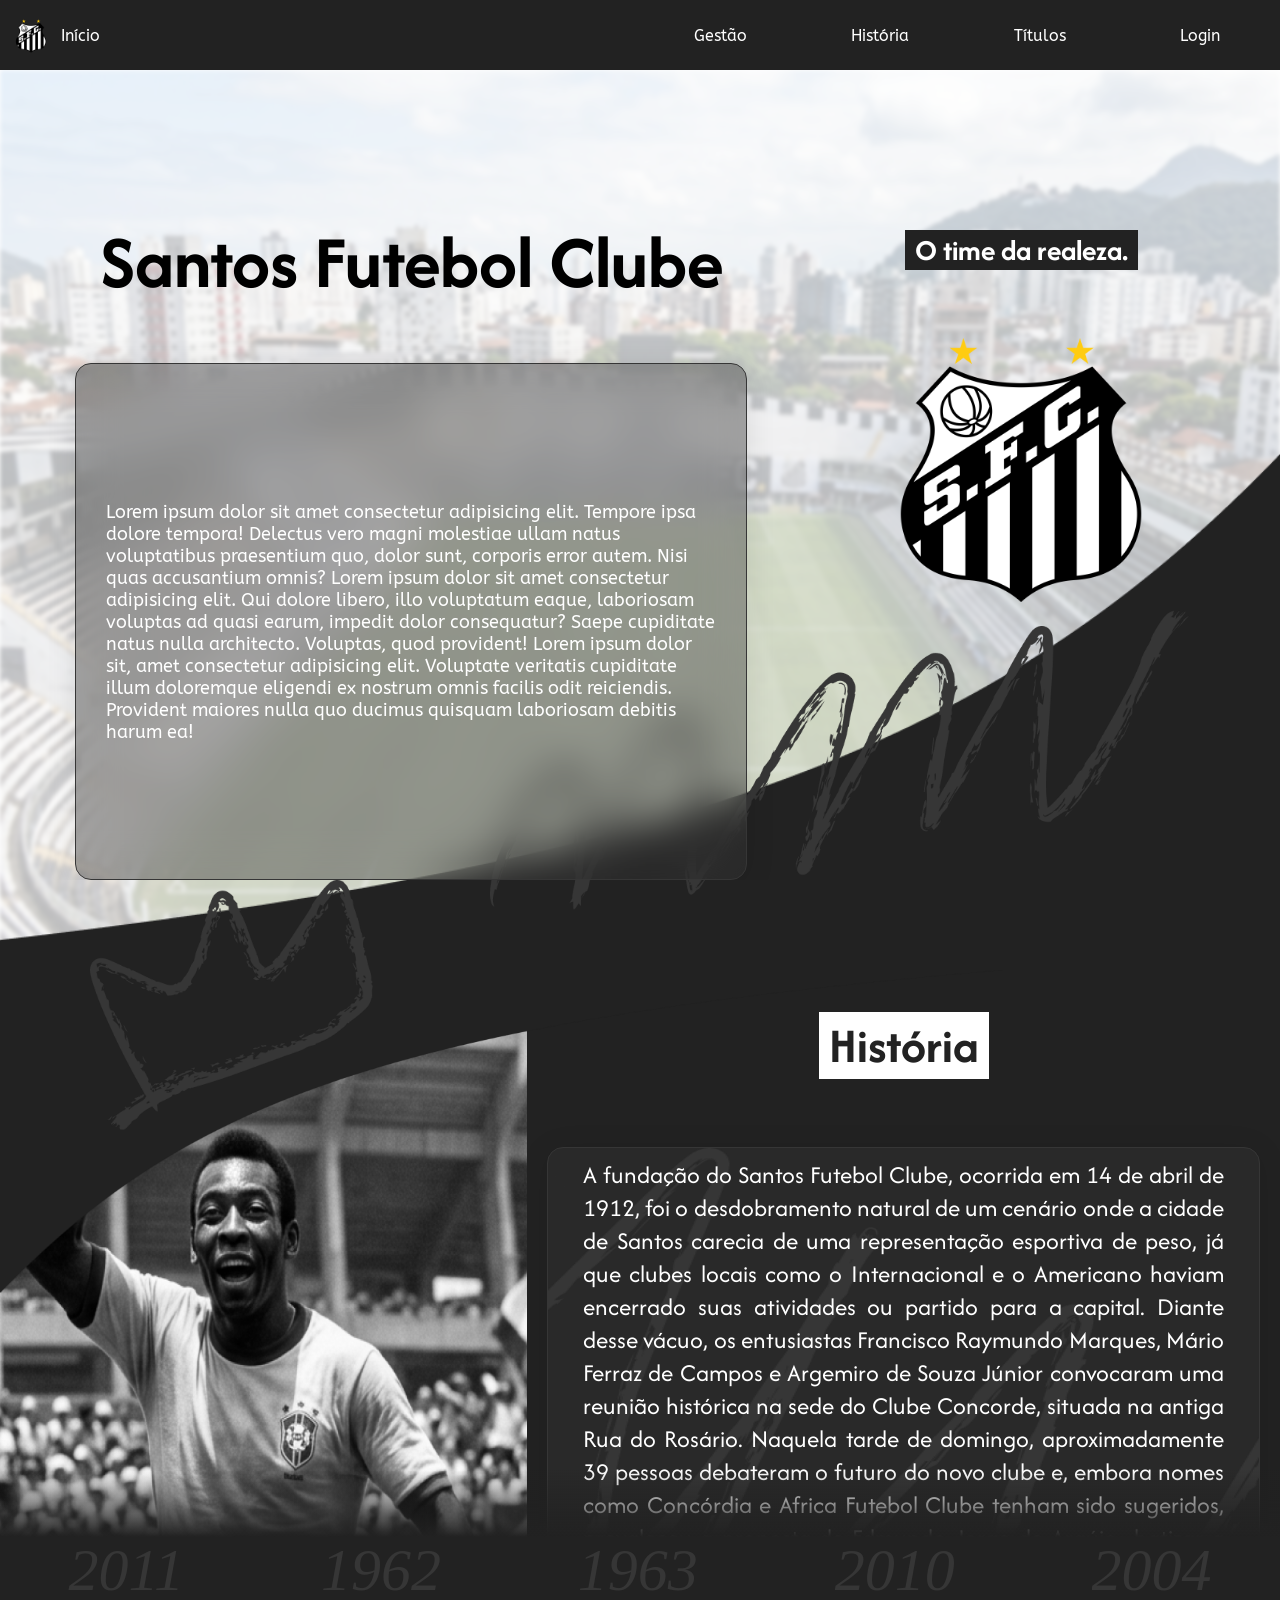
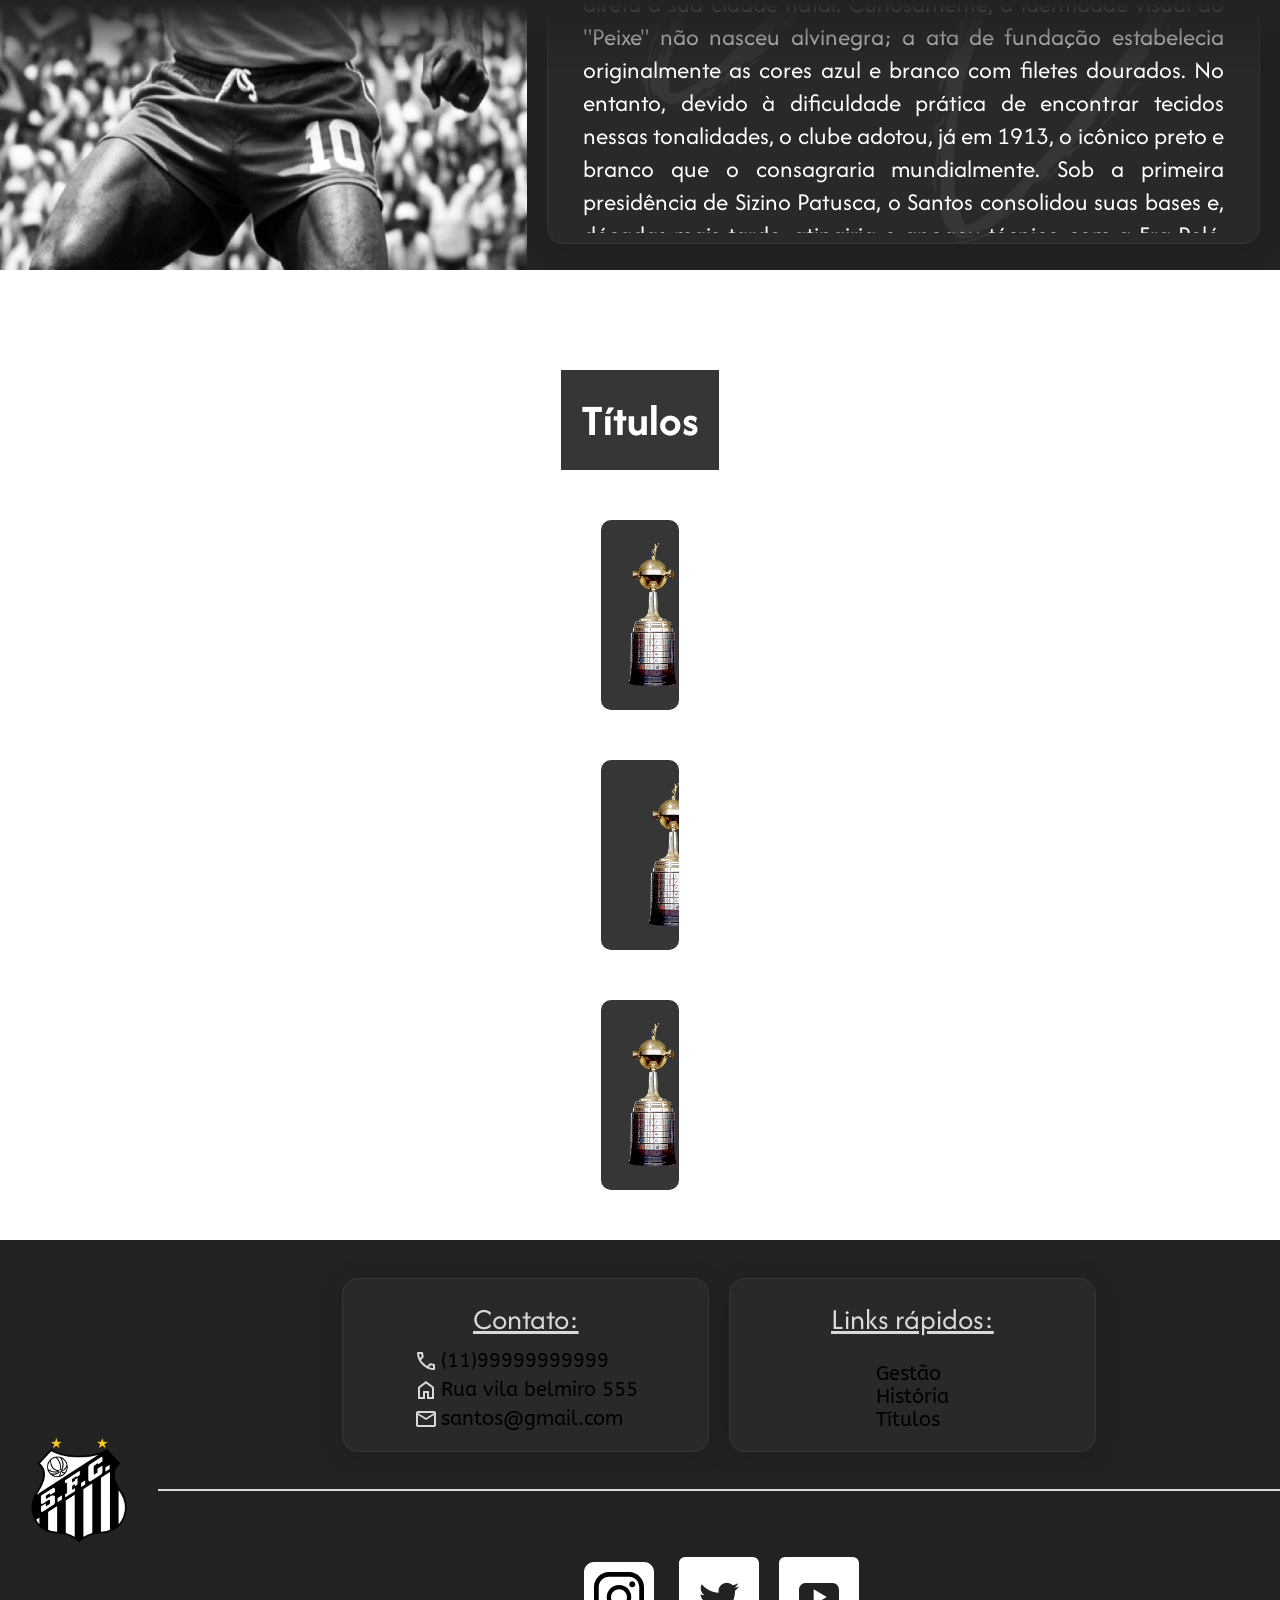
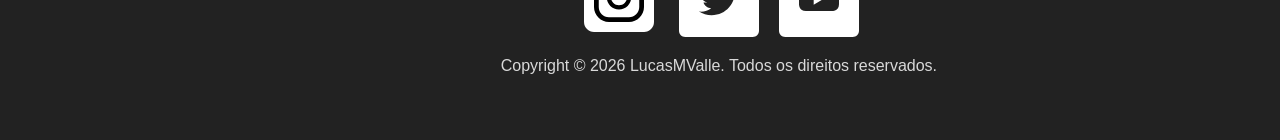
==== commit e603201a: "Dash inicio" ====
--- a/public/index.html
+++ b/public/index.html
@@ -113,21 +113,25 @@
         </div>
         <section id="section-pages3">
             <div class="content-section3">
-                <div class="infos3">
-                    <div class="left3">
-                        <div class="tittle-sec3">
-                            <span>Títulos</span>
-                        </div>
-                        <div class="text3">
-                            <span>Lorem ipsum dolor sit amet consectetur adipisicing elit. Fugiat, facilis architecto. Ea consectetur tempora odio error debitis ad odit itaque quidem aperiam esse veniam, nesciunt vitae sint quo? Quo, recusandae.
-                            Lorem ipsum dolor sit amet consectetur, adipisicing elit. Veniam, necessitatibus, molestias perspiciatis quidem similique accusantium voluptatibus quasi error vel molestiae sit. Consectetur aspernatur nostrum corporis cum maxime enim ut amet.
-                            </span>
-                        </div>
+                <div class="div-tittle">
+                    <h1>Títulos</h1>
+                </div>
+                <div class="cards-titulos">
+                    <img src="/src/assets/imgs/libertadores.png" alt="">
+                    <div class="card-text">
+                        Lorem ipsum dolor sit amet, consectetur adipisicing elit. Reiciendis rerum nostrum eveniet ad veniam, accusantium eius odit sed praesentium mollitia sunt aspernatur nobis blanditiis esse sequi facilis temporibus vel? Quos.
                     </div>
-                    <div class="right3">
-                        <div class="img-titulos">
-                            <img src="/src/assets/imgs/trofeus1.png" alt="">
-                        </div>
+                </div>
+                <div class="cards-titulos">
+                    <div class="card-text">
+                        Lorem ipsum dolor sit amet, consectetur adipisicing elit. Reiciendis rerum nostrum eveniet ad veniam, accusantium eius odit sed praesentium mollitia sunt aspernatur nobis blanditiis esse sequi facilis temporibus vel? Quos.
+                    </div>
+                    <img src="/src/assets/imgs/libertadores.png" alt="">
+                </div>
+                <div class="cards-titulos">
+                    <img src="/src/assets/imgs/libertadores.png" alt="">
+                    <div class="card-text">
+                        Lorem ipsum dolor sit amet, consectetur adipisicing elit. Reiciendis rerum nostrum eveniet ad veniam, accusantium eius odit sed praesentium mollitia sunt aspernatur nobis blanditiis esse sequi facilis temporibus vel? Quos.
                     </div>
                 </div>
             </div>
--- a/public/style.css
+++ b/public/style.css
@@ -391,64 +391,49 @@
     padding: 0;
     margin: 0;
     overflow: hidden;
-}
-.infos3 {
-    display: grid;
-    grid-template-columns: 1.5fr 1fr;
-    height: 100%;
-    width: 100%;
-    place-items: center;
-    background-color: #d9d9d9;
-    overflow: hidden;
-}
-.left3 {
-    display: flex;
-    flex-direction: column;
-    align-items: center;
-    justify-content: center;
-    padding-top: 150px;
-    height: 100%;
-    width: 100%;
-    text-align: justify;
-    gap: 10px;
-}
-.tittle-sec3 {
-    display: flex;
-    justify-content: center;
-    overflow: hidden;
-    height: 10%;
-    width: 100%;
-    padding: 30px 0;
-    span{
-        display: flex;
-        align-items: center;
-        justify-content: center;
-        height: 100%;
-        width: 20%;
-        background-color: #222222;
-        font-family: "Afacad", sans-serif;
-        font-size: 56px;
-        color: white;
-        text-align: center;
-    }
-}
-.text3 {
-    display: flex;
-    height: 90%;
-    width: 90%;
-    span {
-        font-family: "Afacad", sans-serif;
-        font-size: 40px;
-    }
-}
-.right3 {
-    display: flex;
-    filter: grayscale(100%);
+    gap: 50px;
+    padding-top: 100px;
+    padding-bottom: 50px;
+    position: relative;
+}
+.div-tittle {
+    background-color: #363636;
+    color: white;
+    padding: 20px;
+    font-family: "Afacad", sans-serif;
+    font-size: 30px;
+}
+.cards-titulos {
+    display: flex;
+    flex-direction: row;
+    background-color: #363636;
+    border-radius: 10px;
+    height: 100%;
+    width: 3%;
+    align-items: center;
+    padding: 20px;
+    position: relative;
+    overflow: hidden;
+    transition: 0.5s;
     img {
         display: flex;
-        height: 100%;
-        width: 100%;
-    }
+        height: 150px;
+        transition: transform 0.6s ease;
+        flex-shrink: 0;
+    }
+}
+.cards-titulos:hover {
+    width: 70%;
+}
+.card-text {
+    opacity: 0;
+    visibility: hidden;
+    white-space: nowrap;
+    transform: translateX(20px);
+    padding: 10px;
+    transition: 0.5s;
+    color: white;
+    font-family: "Afacad", sans-serif;
 }
 /* FOOTER */
 
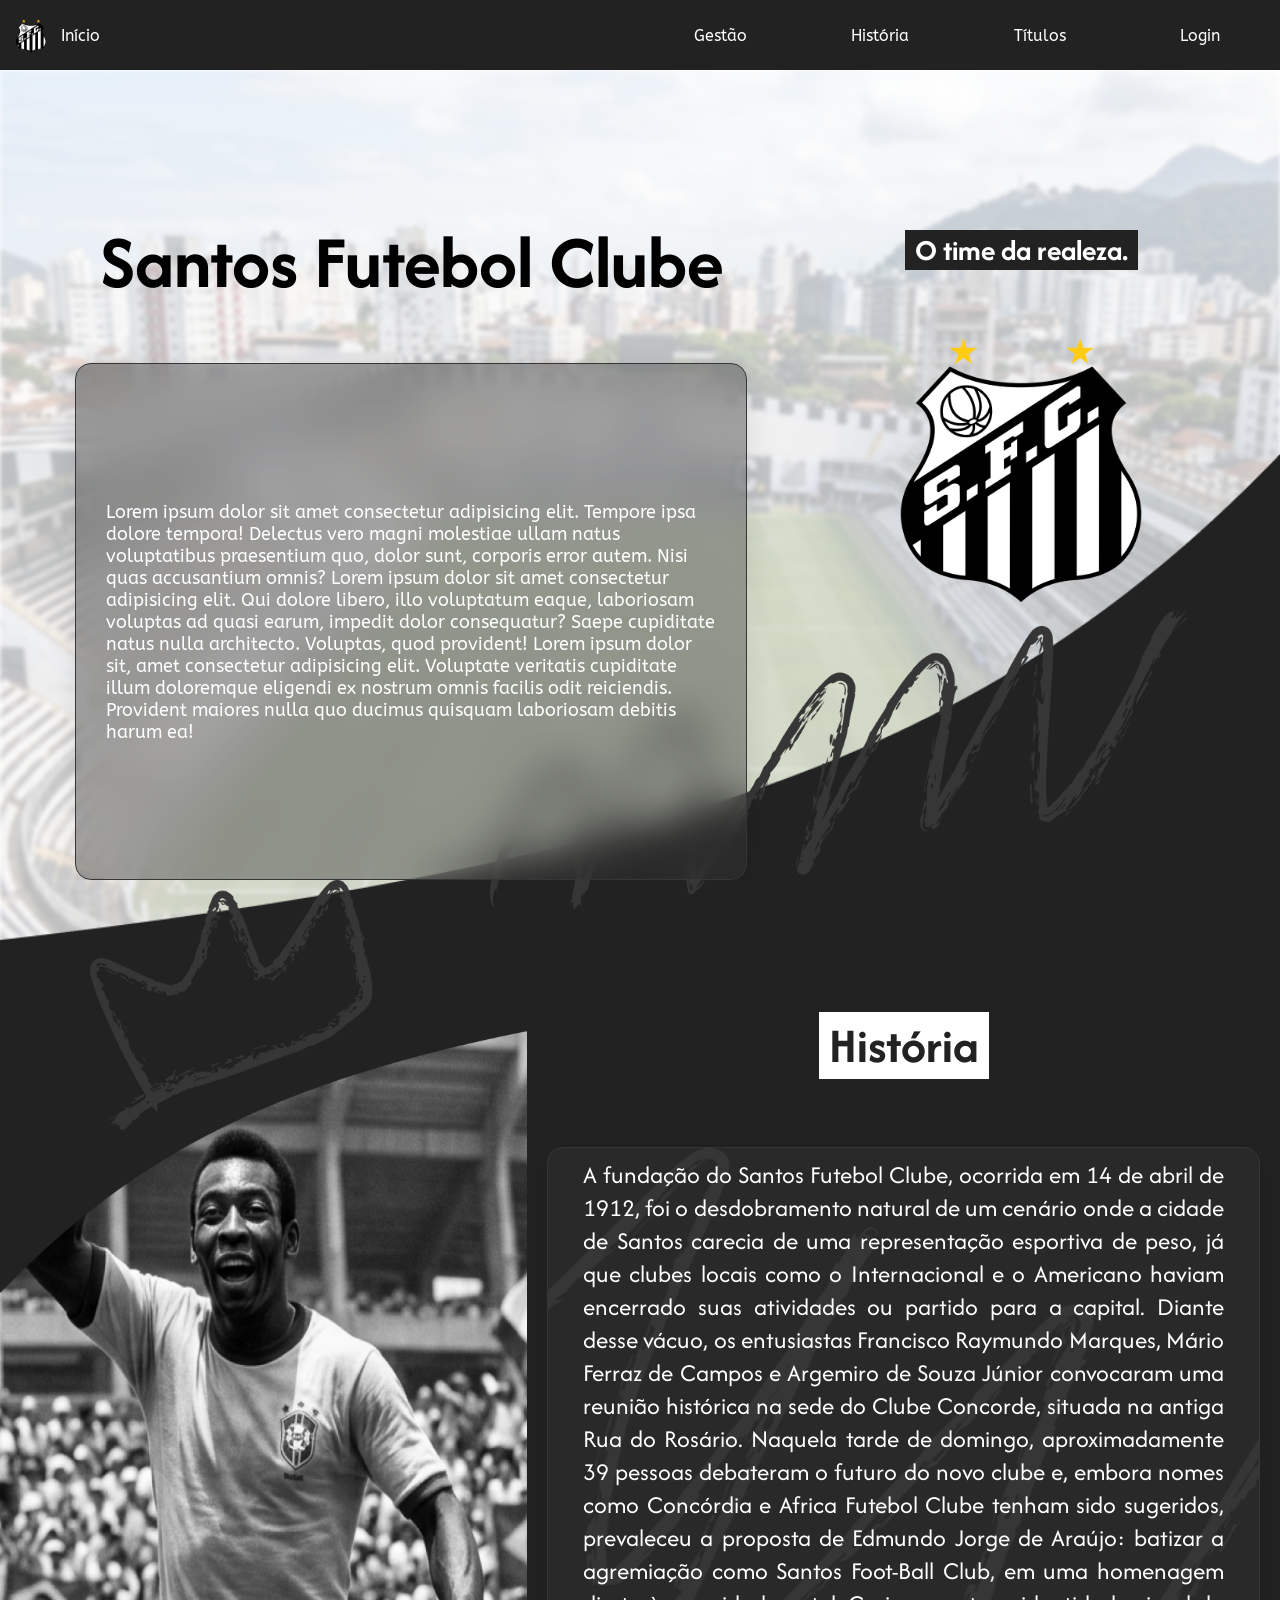
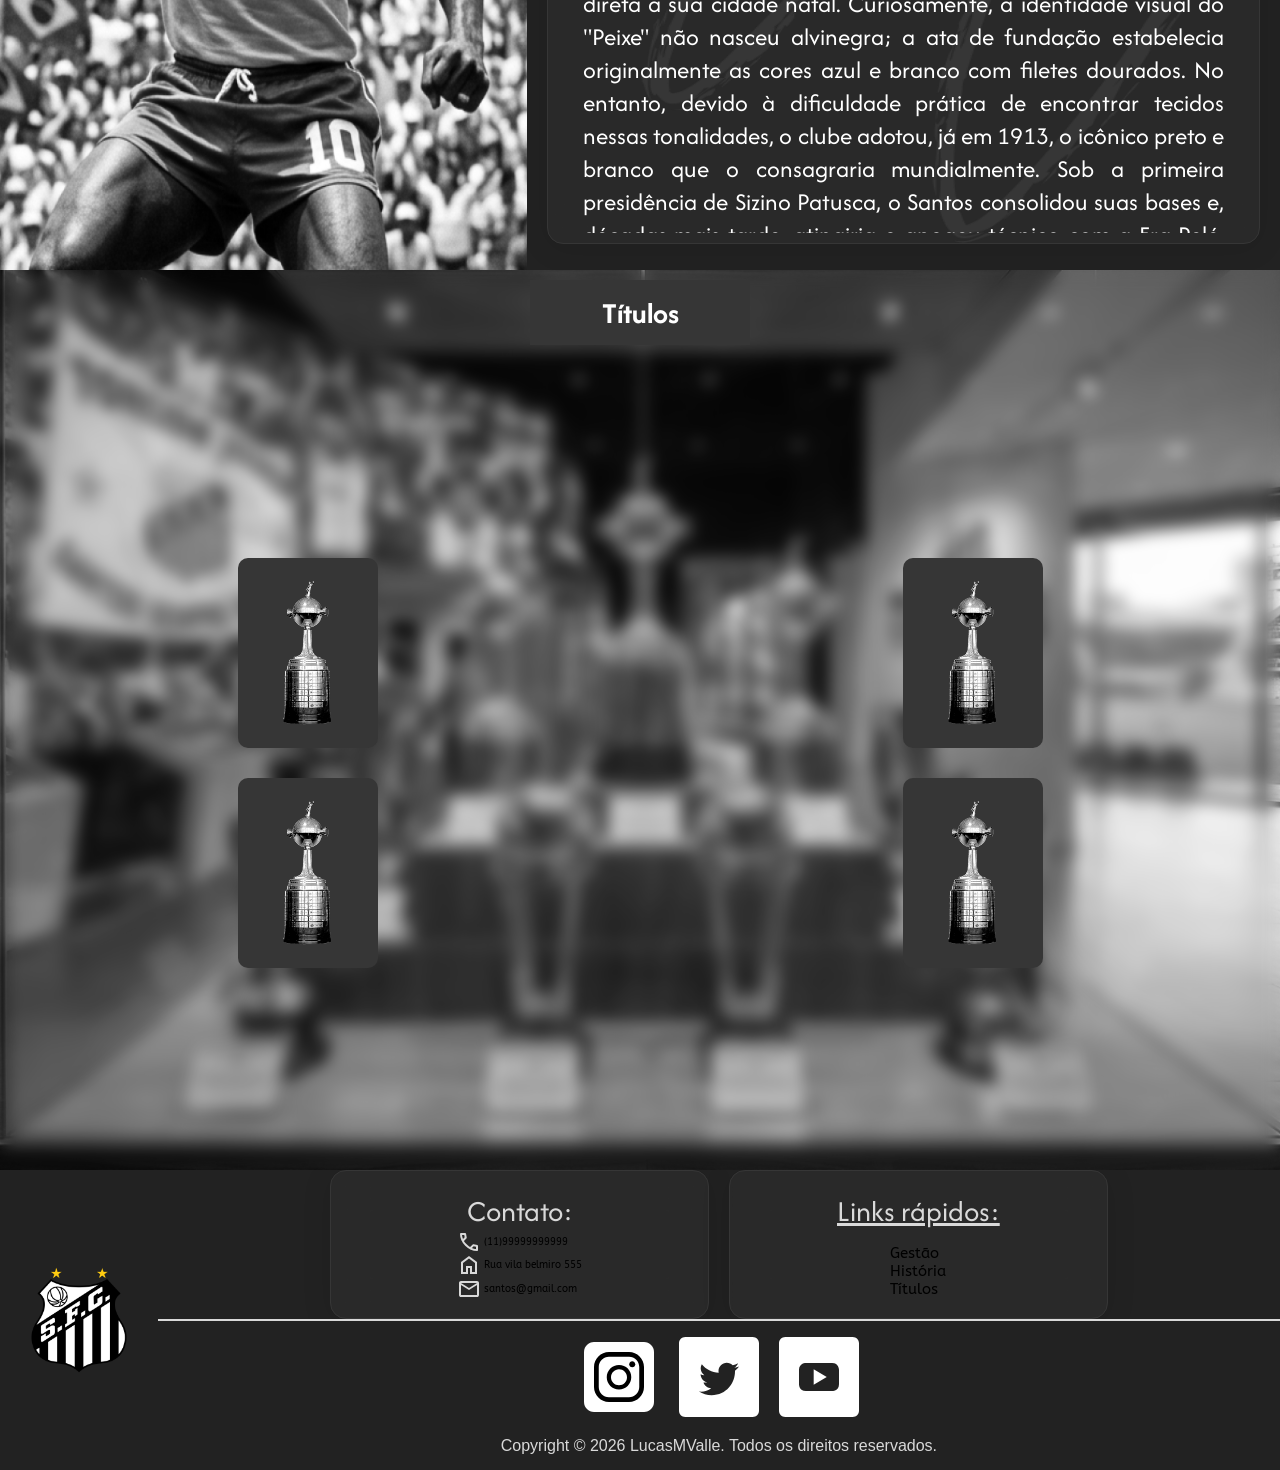
==== commit 0f25ab8f: "Chart.js implementado + session storage" ====
--- a/public/index.html
+++ b/public/index.html
@@ -6,7 +6,7 @@
     <link rel="preconnect" href="https://fonts.googleapis.com">
     <link rel="preconnect" href="https://fonts.gstatic.com" crossorigin>
     <link href="https://fonts.googleapis.com/css2?family=ABeeZee:ital@0;1&family=Afacad:ital,wght@0,400..700;1,400..700&family=Geist:wght@100..900&family=Manrope:wght@200..800&display=swap" rel="stylesheet">
-    <link rel="stylesheet" href="style.css">
+    <link rel="stylesheet" href="css/style.css">
     <title>Gestão Santos</title>
 </head>
 <body>
@@ -17,7 +17,7 @@
                     <li class="li-header">
                         <a href="#" class="a-header">
                             Início
-                            <img src="/src/assets/imgs/santos.png" id="logo-header">
+                            <img src="assets/imgs/santos.png" id="logo-header">
                         </a>
                     </li class="li-header">
                 </ul>
@@ -33,7 +33,7 @@
                     <li class="li-header"><a href="#section-pages3" class="a-header">Títulos</a></li>
                 </ul>
                 <ul class="btn-header">
-                    <li class="li-header"><a href="/public/login.html" class="a-header">Login</a></li>
+                    <li class="li-header"><a href="login.html" class="a-header">Login</a></li>
                 </ul>
             </div>
         </ul>
@@ -42,7 +42,7 @@
         <section id="section-pages1">
             <div class="content-section1">
                 <div class="bg-img">
-                    <img src="/src/assets/imgs/vila.png" alt="">
+                    <img src="assets/imgs/vila.png" alt="">
                 </div>
                 <div class="bg-colorMask">
                 </div>
@@ -63,27 +63,27 @@
                             <span>O time da realeza.</span>
                         </div>
                         <div class="logo1">
-                            <img src="/src/assets/imgs/santos.png" alt="">
+                            <img src="assets/imgs/santos.png" alt="">
                         </div>
                     </div>
                 </div>
             </div>
             <div class="deco-triangle1">
-                <img src="/src/assets/decorations/triangle.png" alt="">
+                <img src="assets/decorations/triangle.png" alt="">
             </div>
         </section>
         <div class="deco-risk1">
-            <img src="/src/assets/decorations/risk1.png" alt="">
+            <img src="assets/decorations/risk1.png" alt="">
         </div>
         <div class="deco-crown">
-            <img src="/src/assets/decorations/crown.png" alt="">
+            <img src="assets/decorations/crown.png" alt="">
         </div>
         <section id="section-pages2">
             <div class="content-section2">
                 <div class="infos2">
                     <div class="left2">
                         <div class="img-pele">
-                            <img src="/src/assets/imgs/pele-bw.png" alt="">
+                            <img src="assets/imgs/pele-bw.png" alt="">
                         </div>
                     </div>
                     <div class="right2">
@@ -95,52 +95,65 @@
                                 A fundação do Santos Futebol Clube, ocorrida em 14 de abril de 1912, foi o desdobramento natural de um cenário onde a cidade de Santos carecia de uma representação esportiva de peso, já que clubes locais como o Internacional e o Americano haviam encerrado suas atividades ou partido para a capital. Diante desse vácuo, os entusiastas Francisco Raymundo Marques, Mário Ferraz de Campos e Argemiro de Souza Júnior convocaram uma reunião histórica na sede do Clube Concorde, situada na antiga Rua do Rosário. Naquela tarde de domingo, aproximadamente 39 pessoas debateram o futuro do novo clube e, embora nomes como Concórdia e Africa Futebol Clube tenham sido sugeridos, prevaleceu a proposta de Edmundo Jorge de Araújo: batizar a agremiação como Santos Foot-Ball Club, em uma homenagem direta à sua cidade natal.
                                 Curiosamente, a identidade visual do "Peixe" não nasceu alvinegra; a ata de fundação estabelecia originalmente as cores azul e branco com filetes dourados. No entanto, devido à dificuldade prática de encontrar tecidos nessas tonalidades, o clube adotou, já em 1913, o icônico preto e branco que o consagraria mundialmente. Sob a primeira presidência de Sizino Patusca, o Santos consolidou suas bases e, décadas mais tarde, atingiria o apogeu técnico com a Era Pelé. Entre 1956 e 1974, o clube estabeleceu uma hegemonia sem precedentes, conquistando o Bicampeonato da Libertadores e do Mundial Interclubes (1962-1963), além de cinco títulos nacionais consecutivos. Essa tradição de excelência foi mantida ao longo do tempo pela sua "fábrica de raios" na Vila Belmiro, que revelou gerações brilhantes como a de Diego e Robinho em 2002 e a de Neymar e Ganso em 2010, reafirmando o Santos como um símbolo eterno de futebol ofensivo e revelação de talentos.
                             </span>
-                            <img src="/src/assets/decorations/risk2.png" alt="">
+                            <img src="assets/decorations/risk2.png" alt="">
                         </div>
                     </div>
                 </div>
             </div>
             <div class="deco-triangle2">
-                <img src="/src/assets/decorations/triangle.png" alt="">
+                <img src="assets/decorations/triangle.png" alt="">
             </div>
         </section>
-        <div class="deco-gradient">
-            <span>2011</span>
-            <span>1962</span>
-            <span>1963</span>
-            <span>2010</span>
-            <span>2004</span>
-        </div>
         <section id="section-pages3">
+            <div class="div-tittle">
+                    <h1>Títulos</h1>
+            </div>
             <div class="content-section3">
-                <div class="div-tittle">
-                    <h1>Títulos</h1>
-                </div>
-                <div class="cards-titulos">
-                    <img src="/src/assets/imgs/libertadores.png" alt="">
-                    <div class="card-text">
-                        Lorem ipsum dolor sit amet, consectetur adipisicing elit. Reiciendis rerum nostrum eveniet ad veniam, accusantium eius odit sed praesentium mollitia sunt aspernatur nobis blanditiis esse sequi facilis temporibus vel? Quos.
+                <div class="cards-left">
+                    <div class="cards-titulos">
+                        <div class="img-box">
+                            <img src="assets/imgs/libertadores.png" alt="">
+                        </div>
+                        <div class="card-text">
+                            Lorem ipsum dolor sit amet, consectetur adipisicing elit. Reiciendis rerum nostrum eveniet ad veniam, accusantium eius odit sed praesentium mollitia sunt aspernatur nobis blanditiis esse sequi facilis temporibus vel? Quos.
+                        </div>
+                    </div>
+                    <div class="cards-titulos">
+                        <div class="img-box">
+                            <img src="assets/imgs/libertadores.png" alt="">
+                        </div>
+                        <div class="card-text">
+                            Lorem ipsum dolor sit amet, consectetur adipisicing elit. Reiciendis rerum nostrum eveniet ad veniam, accusantium eius odit sed praesentium mollitia sunt aspernatur nobis blanditiis esse sequi facilis temporibus vel? Quos.
+                        </div>
                     </div>
                 </div>
-                <div class="cards-titulos">
-                    <div class="card-text">
-                        Lorem ipsum dolor sit amet, consectetur adipisicing elit. Reiciendis rerum nostrum eveniet ad veniam, accusantium eius odit sed praesentium mollitia sunt aspernatur nobis blanditiis esse sequi facilis temporibus vel? Quos.
+                <div class="cards-right">
+                    <div class="cards-titulos">
+                        <div class="img-box">
+                            <img src="assets/imgs/libertadores.png" alt="">
+                        </div>
+                        <div class="card-text">
+                            Lorem ipsum dolor sit amet, consectetur adipisicing elit. Reiciendis rerum nostrum eveniet ad veniam, accusantium eius odit sed praesentium mollitia sunt aspernatur nobis blanditiis esse sequi facilis temporibus vel? Quos.
+                        </div>
                     </div>
-                    <img src="/src/assets/imgs/libertadores.png" alt="">
-                </div>
-                <div class="cards-titulos">
-                    <img src="/src/assets/imgs/libertadores.png" alt="">
-                    <div class="card-text">
-                        Lorem ipsum dolor sit amet, consectetur adipisicing elit. Reiciendis rerum nostrum eveniet ad veniam, accusantium eius odit sed praesentium mollitia sunt aspernatur nobis blanditiis esse sequi facilis temporibus vel? Quos.
+                    <div class="cards-titulos">
+                        <div class="img-box">
+                            <img src="assets/imgs/libertadores.png" alt="">
+                        </div>
+                        <div class="card-text">
+                            Lorem ipsum dolor sit amet, consectetur adipisicing elit. Reiciendis rerum nostrum eveniet ad veniam, accusantium eius odit sed praesentium mollitia sunt aspernatur nobis blanditiis esse sequi facilis temporibus vel? Quos.
+                        </div>
                     </div>
                 </div>
+                
+                
             </div>
         </section>
     </div>
     <div class="footer">
         <div class="content-footer">
             <div class="logo-footer">
-              <img src="/src/assets/imgs/santos.png" alt="">
+              <img src="assets/imgs/santos.png" alt="">
             </div>
             <div class="cards-footer">
                 <div class="top-footer">
@@ -148,9 +161,9 @@
                         <div class="left-infos-footer">
                             <span id="tittle-footer">Contato:</span>
                             <div class="contatos-footer">
-                                <span><img src="/src/assets/icons/telefone.svg" alt="">(11)99999999999</span>
-                                <span><img src="/src/assets/imgs/home.svg" alt="">Rua vila belmiro 555</span>
-                                <span><img src="/src/assets/icons/email.svg" alt="">santos@gmail.com</span>
+                                <span><img src="assets/icons/telefone.svg" alt="">(11)99999999999</span>
+                                <span><img src="assets/imgs/home.svg" alt="">Rua vila belmiro 555</span>
+                                <span><img src="assets/icons/email.svg" alt="">santos@gmail.com</span>
                             </div>
                         </div>
                         <div class="right-infos-footer">
@@ -165,9 +178,9 @@
             </div>
             <div class="bottom-footer">
                 <div class="social-links">
-                    <img src="/src/assets/icons/instagram-logo-facebook-svgrepo-com.svg" alt="">
-                    <img src="/src/assets/icons/twitter-rounded-svgrepo-com.svg" alt="">
-                    <img src="/src/assets/icons/youtube-rounded-svgrepo-com.svg" alt="">
+                    <img src="assets/icons/instagram-logo-facebook-svgrepo-com.svg" alt="">
+                    <img src="assets/icons/twitter-rounded-svgrepo-com.svg" alt="">
+                    <img src="assets/icons/youtube-rounded-svgrepo-com.svg" alt="">
                 </div>
                 <span>Copyright © 2026 LucasMValle. Todos os direitos reservados.</span>
             </div>
--- a/public/css/style.css
+++ b/public/css/style.css
@@ -0,0 +1,790 @@
+* {
+    padding: 0;
+    margin: 0;
+    overflow-x: hidden;
+}
+html {
+    scroll-behavior: smooth;
+}
+.abeezee-regular {
+  font-family: "ABeeZee", sans-serif;
+  font-weight: 400;
+  font-style: normal;
+}
+
+.abeezee-regular-italic {
+  font-family: "ABeeZee", sans-serif;
+  font-weight: 400;
+  font-style: italic;
+}
+
+/* 1. Define a largura da barra vertical e altura da horizontal */
+::-webkit-scrollbar {
+  width: 12px;
+}
+
+/* 2. O trilho (a parte de fundo da barra) */
+::-webkit-scrollbar-track {
+  background: #222222;
+  border-radius: 10px;
+}
+
+/* 3. O "polegar" (a parte que você arrasta) */
+::-webkit-scrollbar-thumb {
+  background-color: transparent;
+  border-radius: 10px;
+  border: 3px solid #f1f1f1; /* Cria um espaço entre o polegar e a borda */
+}
+
+/* 4. O polegar quando você passa o mouse */
+::-webkit-scrollbar-thumb:hover {
+  background: #363636;
+}
+
+
+
+.afacad-uniquifier {
+  font-family: "Afacad", sans-serif;
+  font-optical-sizing: auto;
+  font-weight: weight;
+  font-style: normal;
+}
+
+
+.content {
+    position: relative;
+    z-index: 15;
+}
+
+.deco-risk1 {
+    position: absolute;
+    top: 60vh;
+    right: 10vh;
+    z-index: 20;
+    overflow: hidden;
+    img{
+        height: 300px;
+        width: 700px;
+    }
+}
+.deco-crown {
+    position: absolute;
+    left: 10vh;
+    z-index: 20;
+    top: 90vh;
+    img {
+        height: 250px;
+    }
+}
+
+
+/* HEADER */
+.header {
+    background-color: #222222;
+    color: white;
+    font-family: "ABeeZee", sans-serif;
+    width: 100vw;
+    height: 70px;
+    display: flex;
+    flex-direction: row;
+    align-items: center;
+}
+.list-header {
+    display: grid;
+    grid-template-columns: 1fr 1fr;
+    width: 100%;
+    height: 100%;
+    position: relative;
+}
+.first-header {
+    display: flex;
+    flex-direction: row;
+    justify-content: start;
+    align-items: center;
+}
+.end-header {
+    display: flex;
+    flex-direction: row;
+    justify-content: end;
+    align-items: center;
+}
+.btn-header {
+    display: flex;
+    flex-direction: row;
+    align-items: center;
+    justify-content: center;
+    text-align: center;
+    height: 100%;
+    width: 25%;
+}
+.li-header {
+    display: flex;
+    height: 100%;
+    width: 100%;
+    overflow: hidden;
+}
+
+.a-header { 
+    text-decoration: none;
+    color: white;
+    display: flex;
+    justify-content: center;
+    align-items: center;
+    height: 100%;
+    width: 100%;
+    transition: 0.3s ease-in-out;
+}
+.a-header:hover {
+    background-color: #363636;
+    transform: scale(1.1);
+}
+
+#logo-header {
+    height: 50px;
+    position: absolute;
+    left: 0.5%;
+    top: 15%;
+    transition: 0.3s ease-in-out;
+}
+
+
+/* SECTION 1 */
+#section-pages1 {
+    display: flex;
+    min-height: 100vh;
+    width: 100vw;
+    position: relative;
+    overflow: hidden;
+}
+.content-section1 {
+    display: flex;
+    position: relative;
+}
+.bg-img {
+    height: 100%;
+    width: 100%;
+    position: absolute;
+    z-index: -99;
+    overflow: hidden;
+    img{
+        display: flex;
+        height: 100%;
+        width: 100%;
+        filter: blur(2px);
+    }
+}
+.bg-colorMask {
+    height: 100%;
+    width: 100%;
+    position: absolute;
+    background-color: rgb(255, 255, 255, 0.73);
+    z-index: -99;
+}
+.infos1 {
+    display: grid;
+    grid-template-columns: 1fr 0.6fr;
+    z-index: 0;
+    width: 100%;
+    font-family: "ABeeZee", sans-serif;
+    align-items: center;
+    padding: 0px 30px;
+    z-index: 21;
+}
+.left1 {
+    display: flex;
+    flex-direction: column;
+    height: 80%;
+    align-items: center;
+}
+.tittle1-sec1 {
+    font-family: "Afacad", sans-serif;
+    font-size: 76px;
+    font-weight: bolder;
+    height: 30%;
+    display: flex;
+    align-items: center;
+}
+.text1 {
+     /* From https://css.glass */
+    background: rgba(54, 54, 54, 0.42);
+    border-radius: 16px;
+    box-shadow: 0 4px 30px rgba(0, 0, 0, 0.1);
+    backdrop-filter: blur(20px);
+    -webkit-backdrop-filter: blur(20px);
+    border: 1px solid rgba(54, 54, 54, 1);
+    display: flex;
+    height: 70%;
+    width: 80%;
+    align-items: center;
+    padding: 20px 30px;
+    font-size: 18px;
+    color: white;
+}
+.right1 {
+    display: flex;
+    flex-direction: column;
+    align-items: center;
+    height: 100%;
+    justify-content: center;
+}
+.tittle2-sec1 {
+    font-family: "Afacad", sans-serif;
+    font-size: 30px;
+    font-weight: bolder;
+    background-color: #222222;
+    color: white;
+    padding: 0 10px;
+}
+.logo1 {
+    display: flex;
+    height: 60%;
+    overflow: hidden;
+    img {
+        height: 400px;
+    }
+}
+.deco-triangle1 {
+    position: absolute;
+    bottom: -10px;
+    right: 0vh;
+    z-index: -99;
+    overflow: hidden;
+    img{
+        height: 530px;
+    }
+}
+
+
+/* SECTION 2 */
+#section-pages2 {
+    min-height: 100vh;
+    width: 100vw;
+    position: relative;
+}
+.content-section2 {
+    display: flex;
+    align-items: center;
+    justify-content: center;
+    height: 100vh;
+    width: 100vw;
+    background-color: #222222;
+}
+.infos2 {
+    display: grid;
+    grid-template-columns: 0.7fr 1fr;
+    height: 100%;
+    width: 100%;
+}
+.left2 {
+    display: flex;
+    height: 100%;
+    width: 100%;
+}
+.img-pele {
+    display: flex;
+    height: 100%;
+    width: 100%;
+    img {
+        height: 100%;
+        width: 100%;
+        filter: grayscale(100%);
+    }
+}
+.right2 {
+    display: grid;
+    grid-template-rows: 0.2fr 1fr;  
+    align-items: center;
+    justify-content: center;
+    height: 100%;
+    padding: 0 20px;
+}
+.tittle-sec2 {
+    display: flex;
+    height: 80%;
+    align-items: center;
+    justify-content: center;
+    span{
+        font-family: "Afacad", sans-serif;
+        font-size: 50px;
+        font-weight: bolder;
+        background-color: white;
+        color: #222222;
+        padding: 0 10px;
+    }
+}
+.text2 {
+    text-align: justify;
+    display: flex;
+    position: relative;
+    height: 90%;
+    align-items: center;
+    justify-content: center;
+    padding: 10px 20px;
+    /* From https://css.glass */
+    background: rgba(54, 54, 54, 0.42);
+    border-radius: 16px;
+    box-shadow: 0 4px 30px rgba(0, 0, 0, 0.1);
+    backdrop-filter: blur(20px);
+    -webkit-backdrop-filter: blur(20px);
+    border: 1px solid rgba(54, 54, 54, 1);
+    span{
+        font-family: "Afacad", sans-serif;
+        font-size: 25px;
+        color: white;
+        height: 100%;
+        padding: 0 15px;
+        z-index: 99;
+    }
+    img {
+        position: absolute;
+        height: 100%;
+        width: 130%;
+        z-index: 10;
+    }
+}
+.deco-triangle2 {
+    position: absolute;
+    top: -6px;
+    left: 0px;
+    z-index: 10;
+    transform: rotate(180deg);
+    overflow: hidden;
+    img{
+        height: 330px;
+    }
+}
+
+
+
+.deco-gradient {
+    position: absolute;
+    display: flex;
+    overflow: hidden;
+    top: 1030px;
+    width: 100%;
+    height: 200px;
+    background: linear-gradient(0deg, transparent, #222222, #222222, transparent);
+    z-index: 14;
+    align-items: center;
+    justify-content: space-around;
+    color: #363636;
+    font-size: 60px;
+    font-style: italic;
+}
+
+
+/* SECTION 3 */
+#section-pages3 {
+    height: 100vh;
+    width: 100vw;
+    display: flex;
+    flex-direction: column;
+    align-items: center;
+    z-index: 10;
+    background-image: url(../assets/imgs/trofeus.png);
+    background-size: cover;
+    background-repeat: no-repeat;
+    background-position: center;
+    filter: grayscale(100);
+}
+#section-pages3::before {
+    content: "";
+    position: absolute;
+    top: 0; 
+    left: 0; 
+    right: 0; 
+    bottom: 0;
+    background-image: url(../assets/imgs/trofeus.png);
+    background-size: cover;
+    background-repeat: no-repeat;
+    background-position: center;
+    filter: blur(8px);
+    z-index: -1; 
+}
+.content-section3 {
+    display: flex;
+    flex-direction: row;
+    align-items: center;
+    justify-content: center;
+    height: 100%;
+    width: 100%;
+    padding: 0;
+    margin: 0;
+    gap: 50px;
+    position: relative;
+}
+.div-tittle {
+    display: flex;
+    align-items: center;
+    justify-content: center;
+    background-color: #363636;
+    color: white;
+    padding: 10px;
+    font-family: "Afacad", sans-serif;
+    font-size: 20px;
+    margin: 10px;
+    width: 200px;
+    height: 50px;
+    overflow: hidden;
+}
+.cards-left {
+    display: flex;
+    flex-direction: column;
+    align-items: center;
+    justify-content: center;
+    gap: 30px;
+    width: 100%;
+    overflow: hidden;
+}
+.cards-right {
+    display: flex;
+    flex-direction: column;
+    align-items: center;
+    justify-content: center;
+    gap: 30px;
+    width: 100%;
+    overflow: hidden;
+
+}
+.cards-titulos {
+    display: flex;
+    flex-direction: row;
+    background-color: #363636;
+    color: #d9d9d9;
+    border-radius: 10px;
+    height: 150px;
+    width: 100px;
+    align-items: center;
+    padding: 20px;
+    position: relative;
+    transition: 1s;
+    overflow: visible;
+}
+.cards-titulos:hover {
+    width: 500px;
+}
+.cards-titulos:hover .img-box {
+    align-self: flex-start;
+    transform: scale(1.3);
+}
+.cards-titulos:hover .card-text {
+    visibility: visible;
+    opacity: 1;
+}
+.img-box {
+    position: absolute;
+    display: flex;
+    height: 150px;
+    transition: 0.7s;
+    right: 40px;
+}
+.img-box img {
+    width: 100%;
+    height: 100%;
+    object-fit: cover;
+}
+.card-text {
+    display: flex;
+    font-family: 'Segoe UI', Tahoma, Geneva, Verdana, sans-serif;
+    width: 370px;
+    align-items: center;
+    justify-content: center;
+    text-align: justify;
+    overflow: hidden;
+    visibility: hidden;
+    transition: 0.5s;
+    opacity: 0;
+}
+
+/* FOOTER */
+
+.footer {
+    display: flex;
+    height: 300px;
+    width: 100vw;
+    background-color: #222222;
+    z-index: 20;
+}
+.content-footer {
+    display: flex;
+    justify-content: center;
+    align-items: center;
+    flex-direction: row;
+    z-index: 26;
+    width: 100%;
+    height: 100%;
+}
+.cards-footer {
+    display: flex;
+    flex-direction: column;
+    width: 100%;
+    height: 100%;
+}
+.top-footer {
+    display: flex;
+    flex-direction: row;
+    width: 100%;
+    height: 100%;
+    align-items: center;
+    justify-content: space-between;
+    border-bottom: 2px solid #d9d9d9;
+}
+.logo-footer {
+    display: flex;
+    img {
+        display: flex;
+        width: 180px;
+    }
+}
+.infos-footer {
+    display: flex;
+    justify-content: center;
+    width: 100%;
+    height: 100%;
+    overflow: hidden;
+    gap: 20px;
+    font-family: "ABeeZee", sans-serif;
+}
+.left-infos-footer {
+    display: flex;
+    flex-direction: column;
+    align-items: center;
+    justify-content: space-between;
+    gap: 10px;
+    padding: 20px;
+    width: 30%;
+    
+
+    background: rgba(54, 54, 54, 0.42);
+    border-radius: 16px;
+    box-shadow: 0 4px 30px rgba(0, 0, 0, 0.1);
+    backdrop-filter: blur(20px);
+    -webkit-backdrop-filter: blur(20px);
+    border: 1px solid rgba(54, 54, 54, 1);
+}
+#tittle-footer {
+    color: #d9d9d9;
+    font-family: "Afacad", sans-serif;
+    font-size: 30px;
+    text-decoration: underline;
+    overflow: hidden;
+
+}
+.contatos-footer {
+    display: flex;
+    flex-direction: column;
+    gap: 5px;
+    font-size: 10px;
+    
+    span {
+        display: flex;
+        align-items: center;
+        gap: 3px;
+        overflow: hidden;
+    }
+}
+.right-infos-footer {
+    display: flex;
+    flex-direction: column;
+    align-items: center;
+    justify-content: space-between;
+    gap: 10px;
+    padding: 20px;
+    width: 30%;
+
+
+    background: rgba(54, 54, 54, 0.42);
+    border-radius: 16px;
+    box-shadow: 0 4px 30px rgba(0, 0, 0, 0.1);
+    backdrop-filter: blur(20px);
+    -webkit-backdrop-filter: blur(20px);
+    border: 1px solid rgba(54, 54, 54, 1);
+}
+.links-rapidos {
+    display: flex;
+    flex-direction: column;
+    a {
+        text-decoration: none;
+        color: black;
+        font-size: 15px;
+        gap: 20px;
+    }
+}
+.bottom-footer {
+    display: flex;
+    flex-direction: column;
+    height: 100%;
+    align-items: center;
+    justify-content: center;
+    gap: 20px;
+    span {
+        color: #d9d9d9;
+        font-family: 'Lucida Sans', 'Lucida Sans Regular', 'Lucida Grande', 'Lucida Sans Unicode', Geneva, Verdana, sans-serif;
+    }
+}
+
+.social-links {
+    display: flex;
+    gap: 20px;
+    img {
+        display: flex;
+        height: 80px;
+        filter: invert(1);
+    }
+}
+
+
+
+
+
+
+
+
+/* LOGIN */
+.content-login {
+    display: grid;
+    grid-template-columns: 1fr 1fr;
+    height: 100vh;
+    width: 100vw;
+    position: relative;
+    background-color: #222222;
+}
+.left {
+    display: flex;
+    height: 100%;
+    width: 100%;
+    
+}
+.bg-img-login {
+    display: flex;
+    height: 100%;
+    width: 100%;
+    img {
+        display: flex;
+        width: 100%;
+        height: 100%;
+        object-fit: cover;
+        filter: blur(2px);
+    }
+}
+.right {
+    display: flex;
+    height: 100%;
+    width: 100%;
+    align-items: center;
+    justify-content: center;
+    flex-direction: column;
+}
+.forms {
+    display: flex;
+    flex-direction: column;
+    gap: 10px;
+    align-items: center;
+    padding: 30px 100px;
+    border-radius: 20px;
+    font-family: 'Gill Sans', 'Gill Sans MT', Calibri, 'Trebuchet MS', sans-serif;
+    font-size: 15px;
+    background: rgba(255, 255, 255, 0.24);
+    border-radius: 16px;
+    backdrop-filter: blur(20px);
+    -webkit-backdrop-filter: blur(20px);
+    border: 1px solid rgba(255, 255, 255, 1);
+}
+.campo {
+    display: flex;
+    flex-direction: column;
+    gap: 5px;
+    color: #d9d9d9;
+    span {
+        overflow: hidden;
+    }
+    input {
+        border-radius: 10px;
+        font-size: 15px;
+        padding: 5px;
+        border: none;
+        outline: none;
+        transition: 0.2s ease-in-out;
+        overflow: hidden;
+    }
+    input:focus {
+        outline: 2px solid #d9d9d9;
+        outline-offset: 5px;
+        margin: 10px;
+        background-color: #363636;
+        color: #d9d9d9;
+    }
+}
+#button-forms {
+    display: flex;
+    overflow: hidden;
+    button {
+        height: 60px;
+        width: 120px;
+        font-family: "Afacad", sans-serif;
+        font-size: 20px;
+        border-radius: 10px;
+        cursor: pointer;
+        border: none;
+        background-color: #222222;
+        color: #d9d9d9;
+        transition: 0.3s ease-in-out;
+        overflow: hidden;
+
+    }
+    button:hover {
+        background-color: transparent;
+        border: 1px solid #222222;
+        color: #222222;
+    }
+}
+#copy {
+    color: #d9d9d9;
+    display: flex;
+    padding-top: 20px;
+    overflow: hidden;
+    width: 100%;
+    justify-content: center;
+    align-items: center;
+    font-family: 'Trebuchet MS', 'Lucida Sans Unicode', 'Lucida Grande', 'Lucida Sans', Arial, sans-serif;
+}
+.logo {
+    display: flex;
+    height: 300px;
+    width: 300px;
+    position: absolute;
+    left: 41.3%;
+    top: 21.3%;
+}
+.button-home {
+    display: flex;
+    margin: 20px;
+    overflow: hidden;
+
+    button {
+        height: 30px;
+        width: 80px;
+        font-family: "Afacad", sans-serif;
+        font-size: 20px;
+        border-radius: 10px;
+        cursor: pointer;
+        border: none;
+        background-color: #d9d9d9;
+        color: #363636;
+        transition: 0.3s ease-in-out;
+        overflow: hidden;
+    }
+    button:hover {
+        background-color: transparent;
+        border: 1px solid #d9d9d9;
+        color: #d9d9d9;
+        overflow: hidden;
+    }
+}
+.se-inscrevabtn {
+    a {
+        text-decoration: none;
+        color: #d9d9d9;
+        text-decoration: underline;
+    }
+}
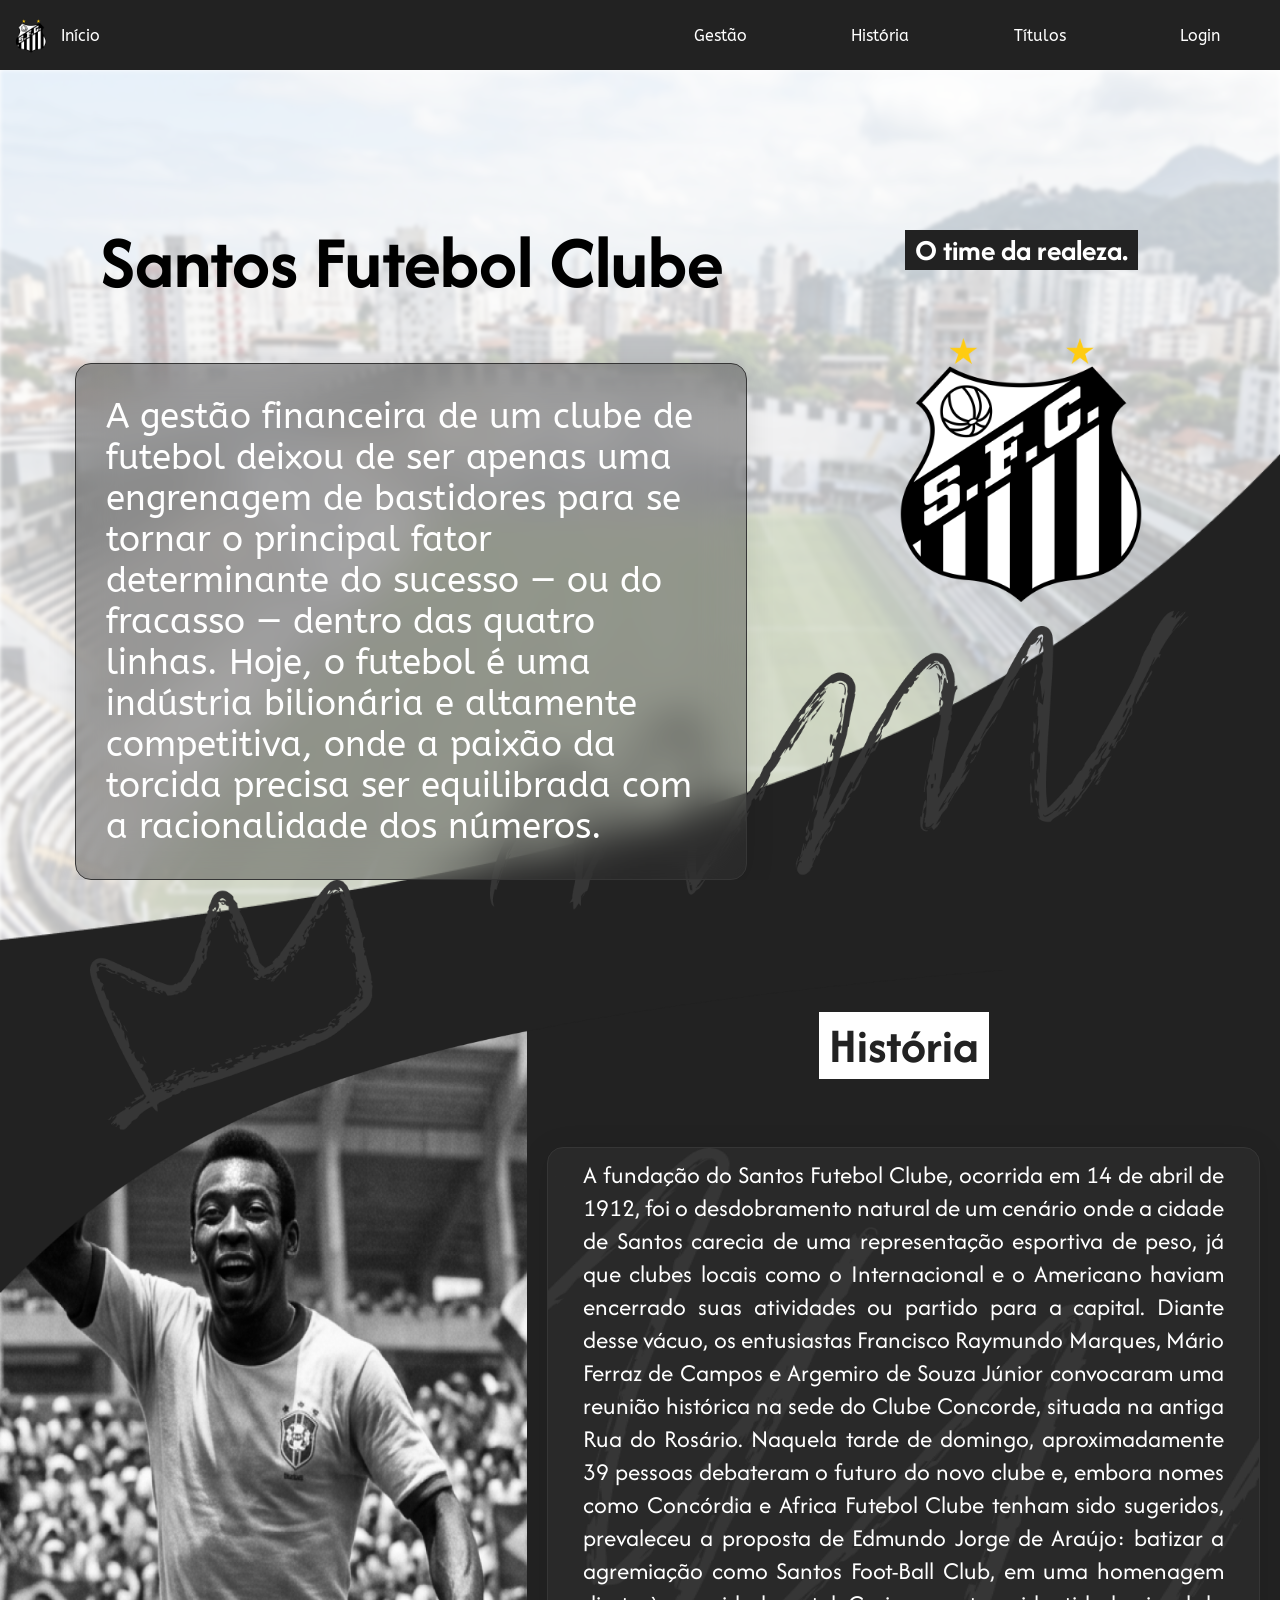
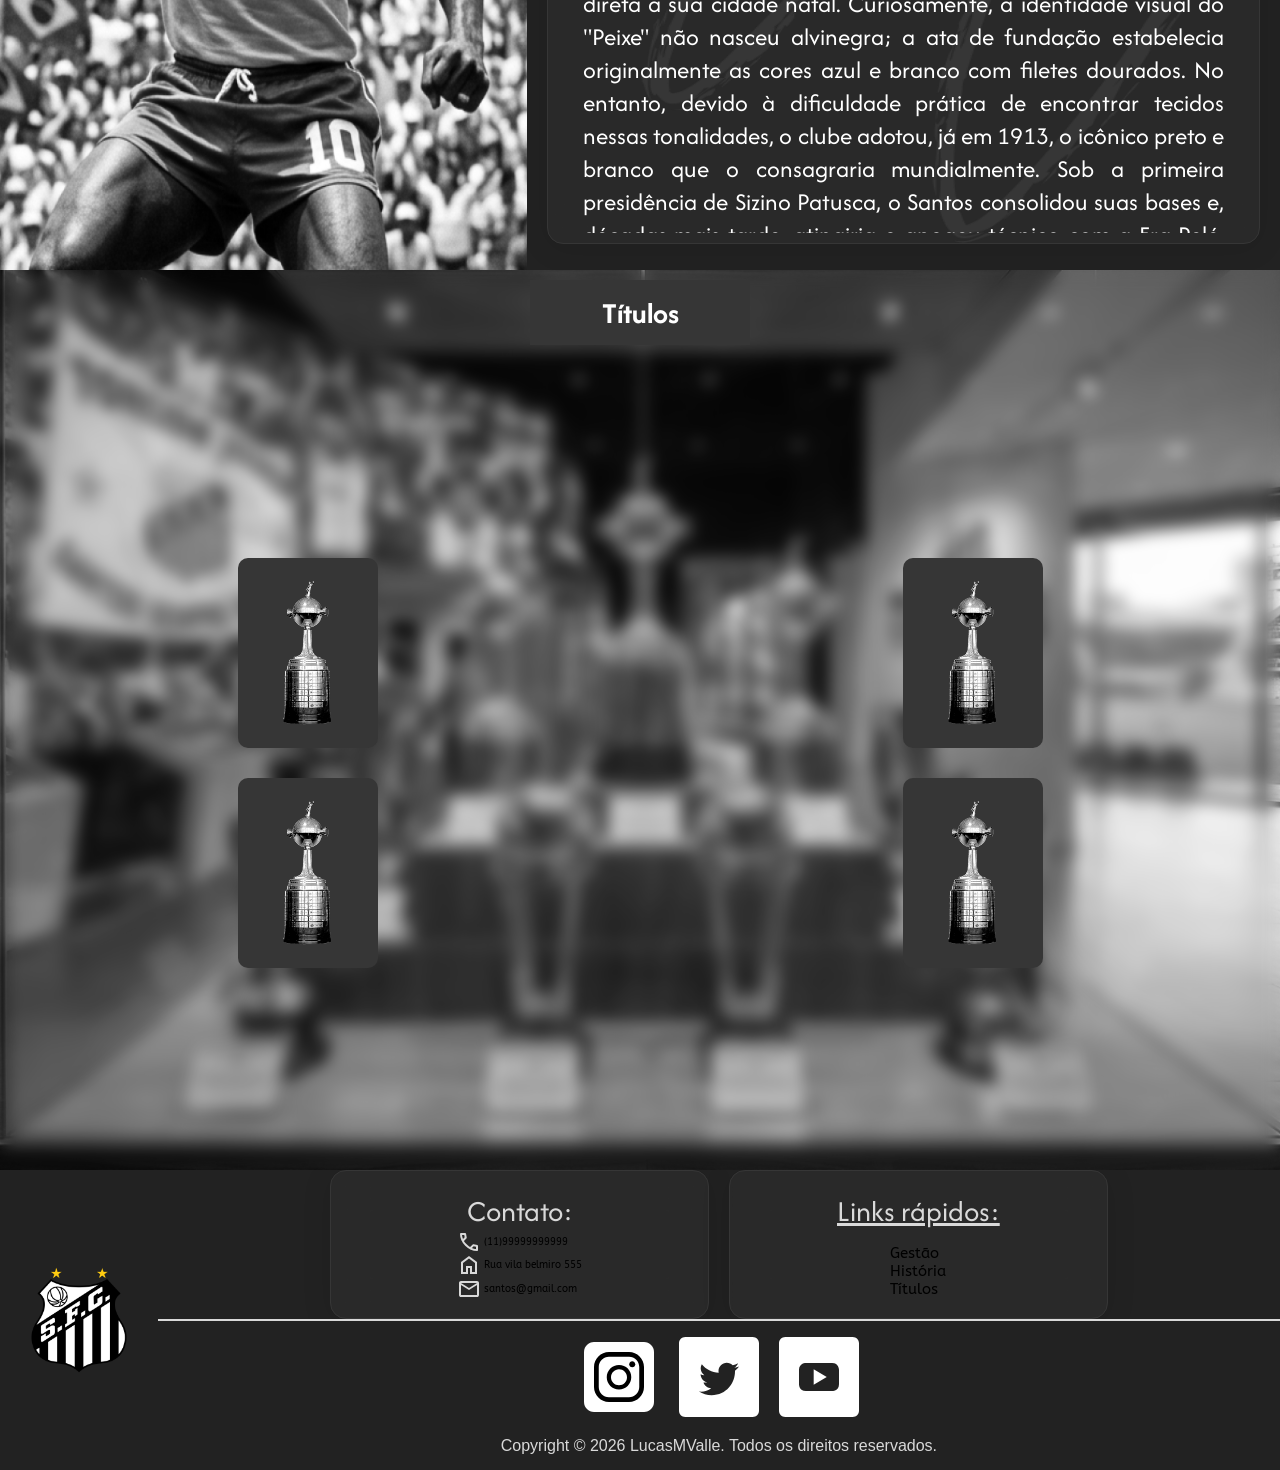
==== commit 789dc14f: "Cadastro de receitas e listagem na dashboard funcionando" ====
--- a/public/index.html
+++ b/public/index.html
@@ -52,9 +52,7 @@
                             <span>Santos Futebol Clube</span>
                         </div>
                         <div class="text1">
-                            <span>Lorem ipsum dolor sit amet consectetur adipisicing elit. Tempore ipsa dolore tempora! Delectus vero magni molestiae ullam natus voluptatibus praesentium quo, dolor sunt, corporis error autem. Nisi quas accusantium omnis?
-                            Lorem ipsum dolor sit amet consectetur adipisicing elit. Qui dolore libero, illo voluptatum eaque, laboriosam voluptas ad quasi earum, impedit dolor consequatur? Saepe cupiditate natus nulla architecto. Voluptas, quod provident!
-                            Lorem ipsum dolor sit, amet consectetur adipisicing elit. Voluptate veritatis cupiditate illum doloremque eligendi ex nostrum omnis facilis odit reiciendis. Provident maiores nulla quo ducimus quisquam laboriosam debitis harum ea!
+                            <span>A gestão financeira de um clube de futebol deixou de ser apenas uma engrenagem de bastidores para se tornar o principal fator determinante do sucesso — ou do fracasso — dentro das quatro linhas. Hoje, o futebol é uma indústria bilionária e altamente competitiva, onde a paixão da torcida precisa ser equilibrada com a racionalidade dos números.
                             </span>
                         </div>
                     </div>
--- a/public/css/style.css
+++ b/public/css/style.css
@@ -217,7 +217,7 @@
     width: 80%;
     align-items: center;
     padding: 20px 30px;
-    font-size: 18px;
+    font-size: 35px;
     color: white;
 }
 .right1 {
